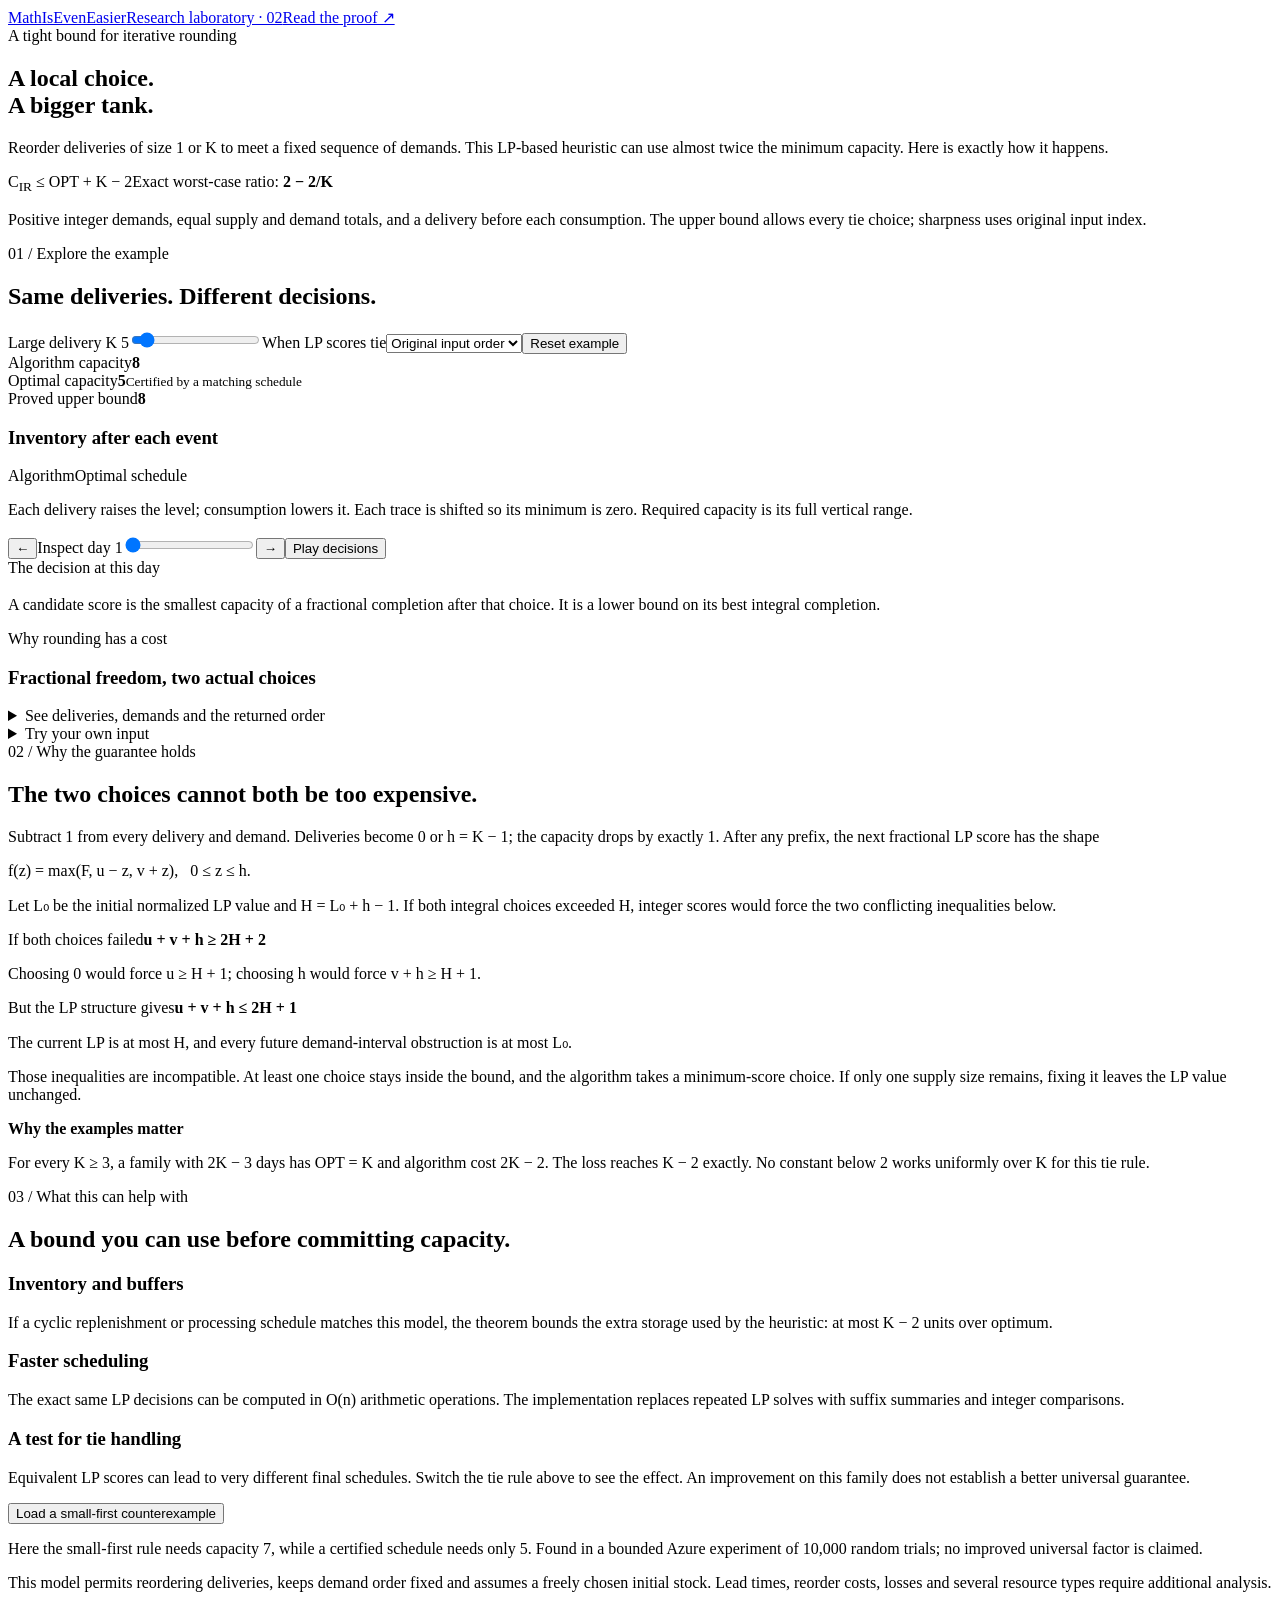
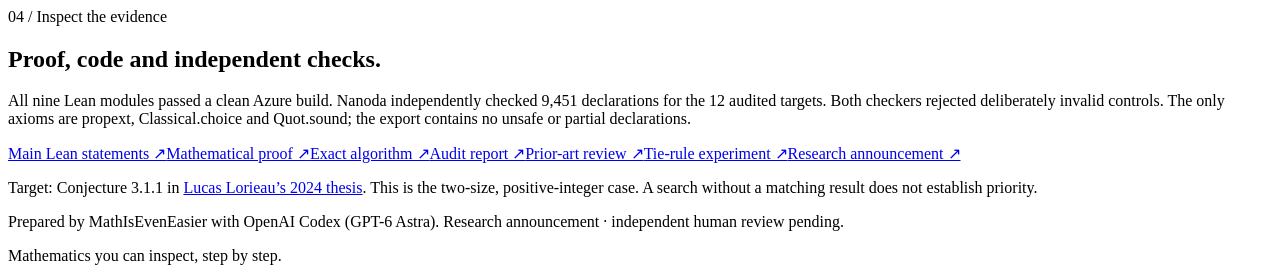
==== site/index.html @ 9ed7638d "Add the interactive Gasoline laboratory" ====
<!doctype html><html lang="en"><head><meta charset="utf-8"><meta name="viewport" content="width=device-width,initial-scale=1"><title>Two-size Gasoline · MathIsEvenEasier</title><link rel="stylesheet" href="style.css"></head>
<body><header><a class="brand" href="#">MathIsEvenEasier<span>Research laboratory · 02</span></a><a href="../research-notes.tex">Read the proof ↗</a></header>
<main><section class="intro"><div class="eyebrow">A tight bound for iterative rounding</div><h1>A local choice.<br>A bigger tank.</h1><p>Reorder deliveries of size 1 or K to meet a fixed sequence of demands. This LP-based heuristic can use almost twice the minimum capacity. Here is exactly how it happens.</p><div class="theorem">C<sub>IR</sub> ≤ OPT + K − 2<span>Exact worst-case ratio: <strong>2 − 2/K</strong></span></div><p class="scope">Positive integer demands, equal supply and demand totals, and a delivery before each consumption. The upper bound allows every tie choice; sharpness uses original input index.</p></section>
<section class="laboratory" aria-labelledby="labTitle"><div class="section-label">01 / Explore the example</div><h2 id="labTitle">Same deliveries. Different decisions.</h2><div class="controls"><label>Large delivery K <output id="kLabel">5</output><input id="k" type="range" min="3" max="30" value="5"></label><label>When LP scores tie<select id="policy"><option value="original">Original input order</option><option value="small">Small delivery first</option><option value="large">Large delivery first</option></select></label><button id="reset">Reset example</button></div>
<div class="metrics"><div><span>Algorithm capacity</span><strong id="capacity">8</strong><small id="costNote"></small></div><div><span id="optLabel">Optimal capacity</span><strong id="optimum">5</strong><small id="optNote">Certified by a matching schedule</small></div><div><span>Proved upper bound</span><strong id="bound">8</strong><small id="ratio"></small></div></div>
<div class="chart-heading"><h3>Inventory after each event</h3><div class="legend"><span class="orange">Algorithm</span><span class="teal" id="optimalLegend">Optimal schedule</span></div></div><p class="hint">Each delivery raises the level; consumption lowers it. Each trace is shifted so its minimum is zero. Required capacity is its full vertical range.</p><div id="traceChart" class="chart" aria-live="polite"></div>
<div class="step-controls"><button id="prev" aria-label="Previous day">←</button><label>Inspect day <output id="dayLabel">1</output><input id="day" type="range" min="1" max="7" value="1"></label><button id="next" aria-label="Next day">→</button><button id="play">Play decisions</button></div>
<div class="decision-grid"><article><div class="eyebrow">The decision at this day</div><h3 id="decisionTitle"></h3><p id="decisionText"></p><div id="choices"></div><p class="hint">A candidate score is the smallest capacity of a fractional completion after that choice. It is a lower bound on its best integral completion.</p></article><article><div class="eyebrow">Why rounding has a cost</div><h3>Fractional freedom, two actual choices</h3><div id="scoreChart" class="chart"></div><p id="roundingText"></p></article></div>
<details><summary>See deliveries, demands and the returned order</summary><dl><dt>Input deliveries X</dt><dd id="xList"></dd><dt>Fixed demands Y</dt><dd id="yList"></dd><dt>Returned deliveries</dt><dd id="qList"></dd></dl></details>
<details class="custom"><summary>Try your own input</summary><p>Use positive integers separated by commas or spaces. Deliveries must be 1 or K, with equal list lengths and equal totals. The laboratory accepts up to 200 entries.</p><label>Deliveries X<textarea id="customX" rows="2">5, 1, 5, 1, 5, 1, 5</textarea></label><label>Demands Y<textarea id="customY" rows="2">2, 3, 3, 2, 4, 5, 4</textarea></label><button id="customApply">Evaluate input</button><p id="error" role="alert"></p><p class="hint">For custom input we show a certified lower bound, not a claimed optimum. Browser arithmetic is exact for the permitted integer range; the general theorem is checked separately in Lean.</p></details>
</section>
<section class="proof"><div class="section-label">02 / Why the guarantee holds</div><h2>The two choices cannot both be too expensive.</h2><p>Subtract 1 from every delivery and demand. Deliveries become 0 or h = K − 1; the capacity drops by exactly 1. After any prefix, the next fractional LP score has the shape</p><div class="formula">f(z) = max(F, u − z, v + z), &nbsp; 0 ≤ z ≤ h.</div><p>Let L₀ be the initial normalized LP value and H = L₀ + h − 1. If both integral choices exceeded H, integer scores would force the two conflicting inequalities below.</p><div class="proof-grid"><div><span>If both choices failed</span><strong>u + v + h ≥ 2H + 2</strong><p>Choosing 0 would force u ≥ H + 1; choosing h would force v + h ≥ H + 1.</p></div><div><span>But the LP structure gives</span><strong>u + v + h ≤ 2H + 1</strong><p>The current LP is at most H, and every future demand-interval obstruction is at most L₀.</p></div></div><p>Those inequalities are incompatible. At least one choice stays inside the bound, and the algorithm takes a minimum-score choice. If only one supply size remains, fixing it leaves the LP value unchanged.</p><div class="callout"><strong>Why the examples matter</strong><p>For every K ≥ 3, a family with 2K − 3 days has OPT = K and algorithm cost 2K − 2. The loss reaches K − 2 exactly. No constant below 2 works uniformly over K for this tie rule.</p></div></section>
<section><div class="section-label">03 / What this can help with</div><h2>A bound you can use before committing capacity.</h2><div class="uses"><article><h3>Inventory and buffers</h3><p>If a cyclic replenishment or processing schedule matches this model, the theorem bounds the extra storage used by the heuristic: at most K − 2 units over optimum.</p></article><article><h3>Faster scheduling</h3><p>The exact same LP decisions can be computed in O(n) arithmetic operations. The implementation replaces repeated LP solves with suffix summaries and integer comparisons.</p></article><article><h3>A test for tie handling</h3><p>Equivalent LP scores can lead to very different final schedules. Switch the tie rule above to see the effect. An improvement on this family does not establish a better universal guarantee.</p><button id="smallFailure">Load a small-first counterexample</button><p>Here the small-first rule needs capacity 7, while a certified schedule needs only 5. Found in a bounded Azure experiment of 10,000 random trials; no improved universal factor is claimed.</p></article></div><p class="scope">This model permits reordering deliveries, keeps demand order fixed and assumes a freely chosen initial stock. Lead times, reorder costs, losses and several resource types require additional analysis.</p></section>
<section><div class="section-label">04 / Inspect the evidence</div><h2>Proof, code and independent checks.</h2><p id="auditStatus">All nine Lean modules passed a clean Azure build. Nanoda independently checked 9,451 declarations for the 12 audited targets. Both checkers rejected deliberately invalid controls. The only axioms are propext, Classical.choice and Quot.sound; the export contains no unsafe or partial declarations.</p><div class="links"><a href="../formal/Result.lean">Main Lean statements ↗</a><a href="../research-notes.tex">Mathematical proof ↗</a><a href="../scripts/fast_algorithm.py">Exact algorithm ↗</a><a href="../evidence/formal-audit.json">Audit report ↗</a><a href="../prior-art.json">Prior-art review ↗</a><a href="../evidence/tie-experiment.json">Tie-rule experiment ↗</a><a href="../submission.html">Research announcement ↗</a></div><p>Target: Conjecture 3.1.1 in <a href="https://perso.limos.fr/~lulorieau/docs/thesis/Master_Thesis.pdf#page=27">Lucas Lorieau’s 2024 thesis</a>. This is the two-size, positive-integer case. A search without a matching result does not establish priority.</p><p class="scope">Prepared by MathIsEvenEasier with OpenAI Codex (GPT-6 Astra). Research announcement · independent human review pending.</p></section></main><footer>Mathematics you can inspect, step by step.</footer><script src="lab.js"></script><script src="ui.js"></script></body></html>
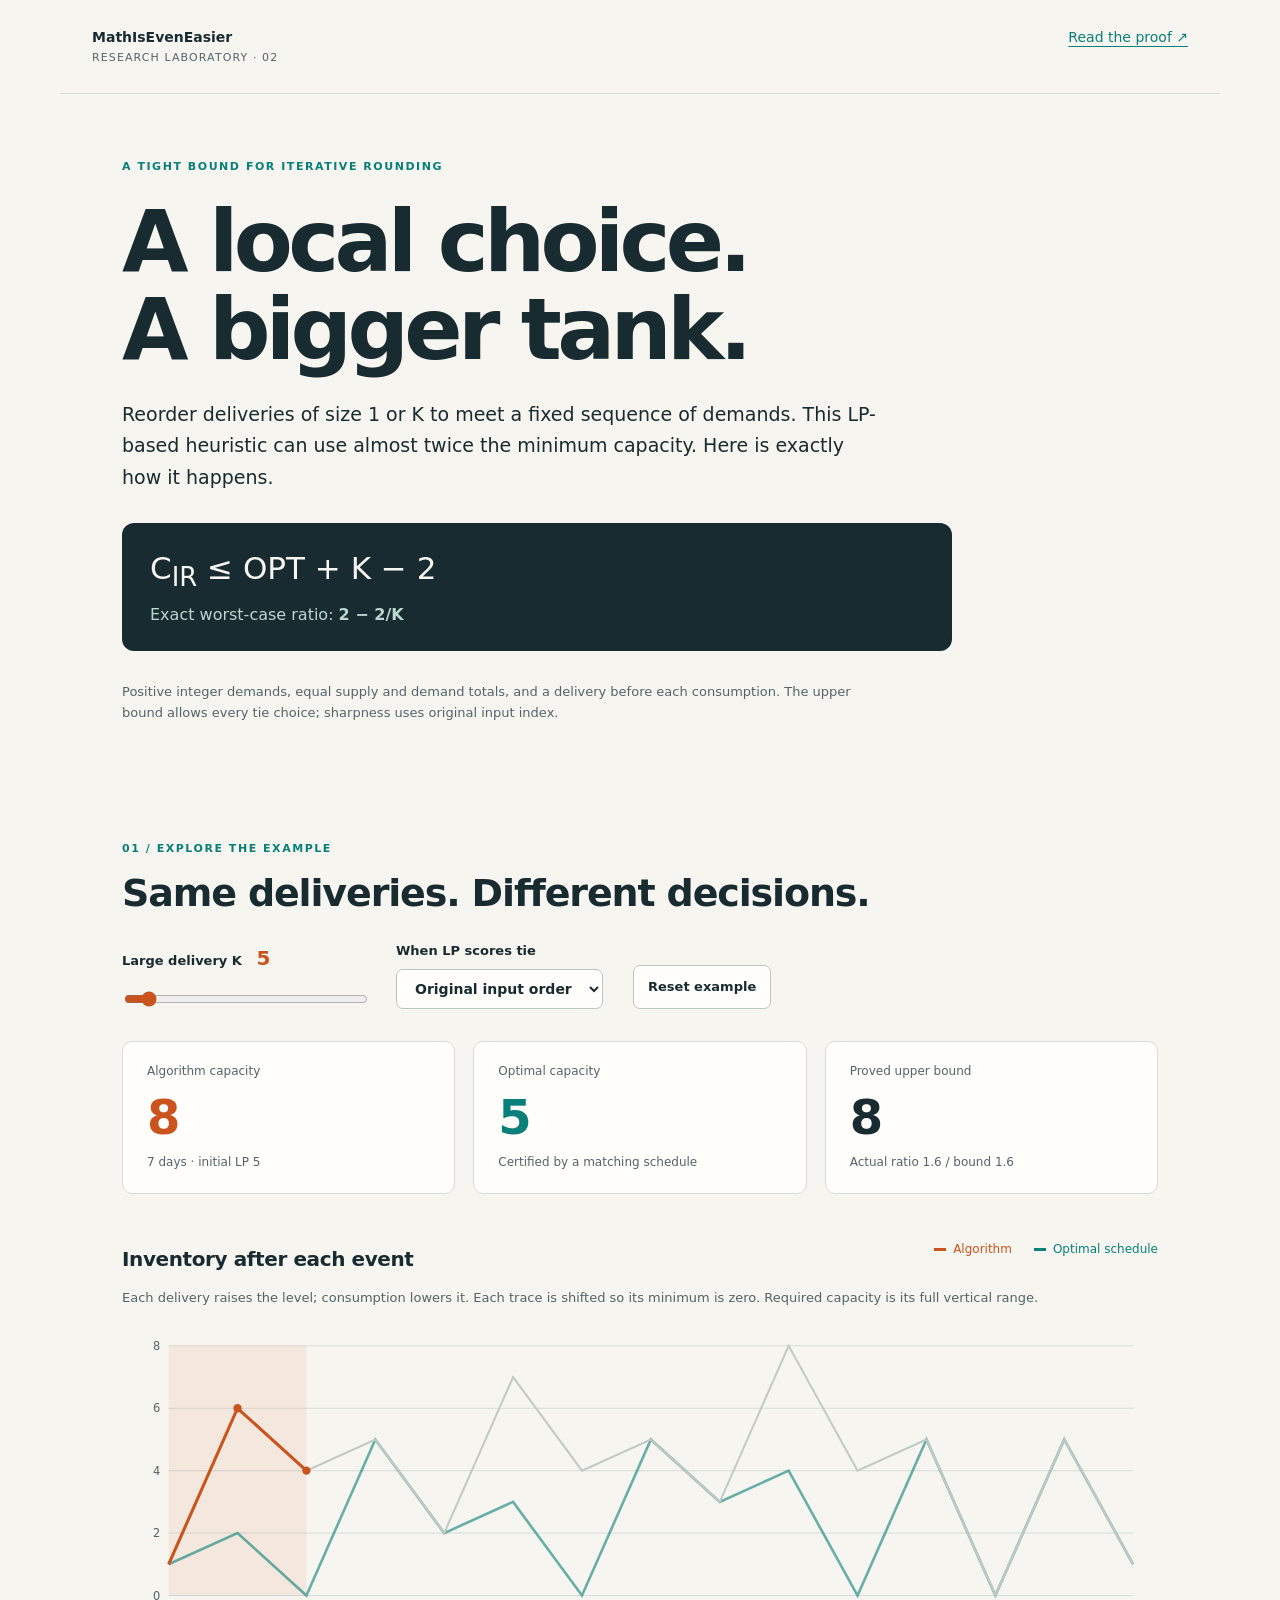
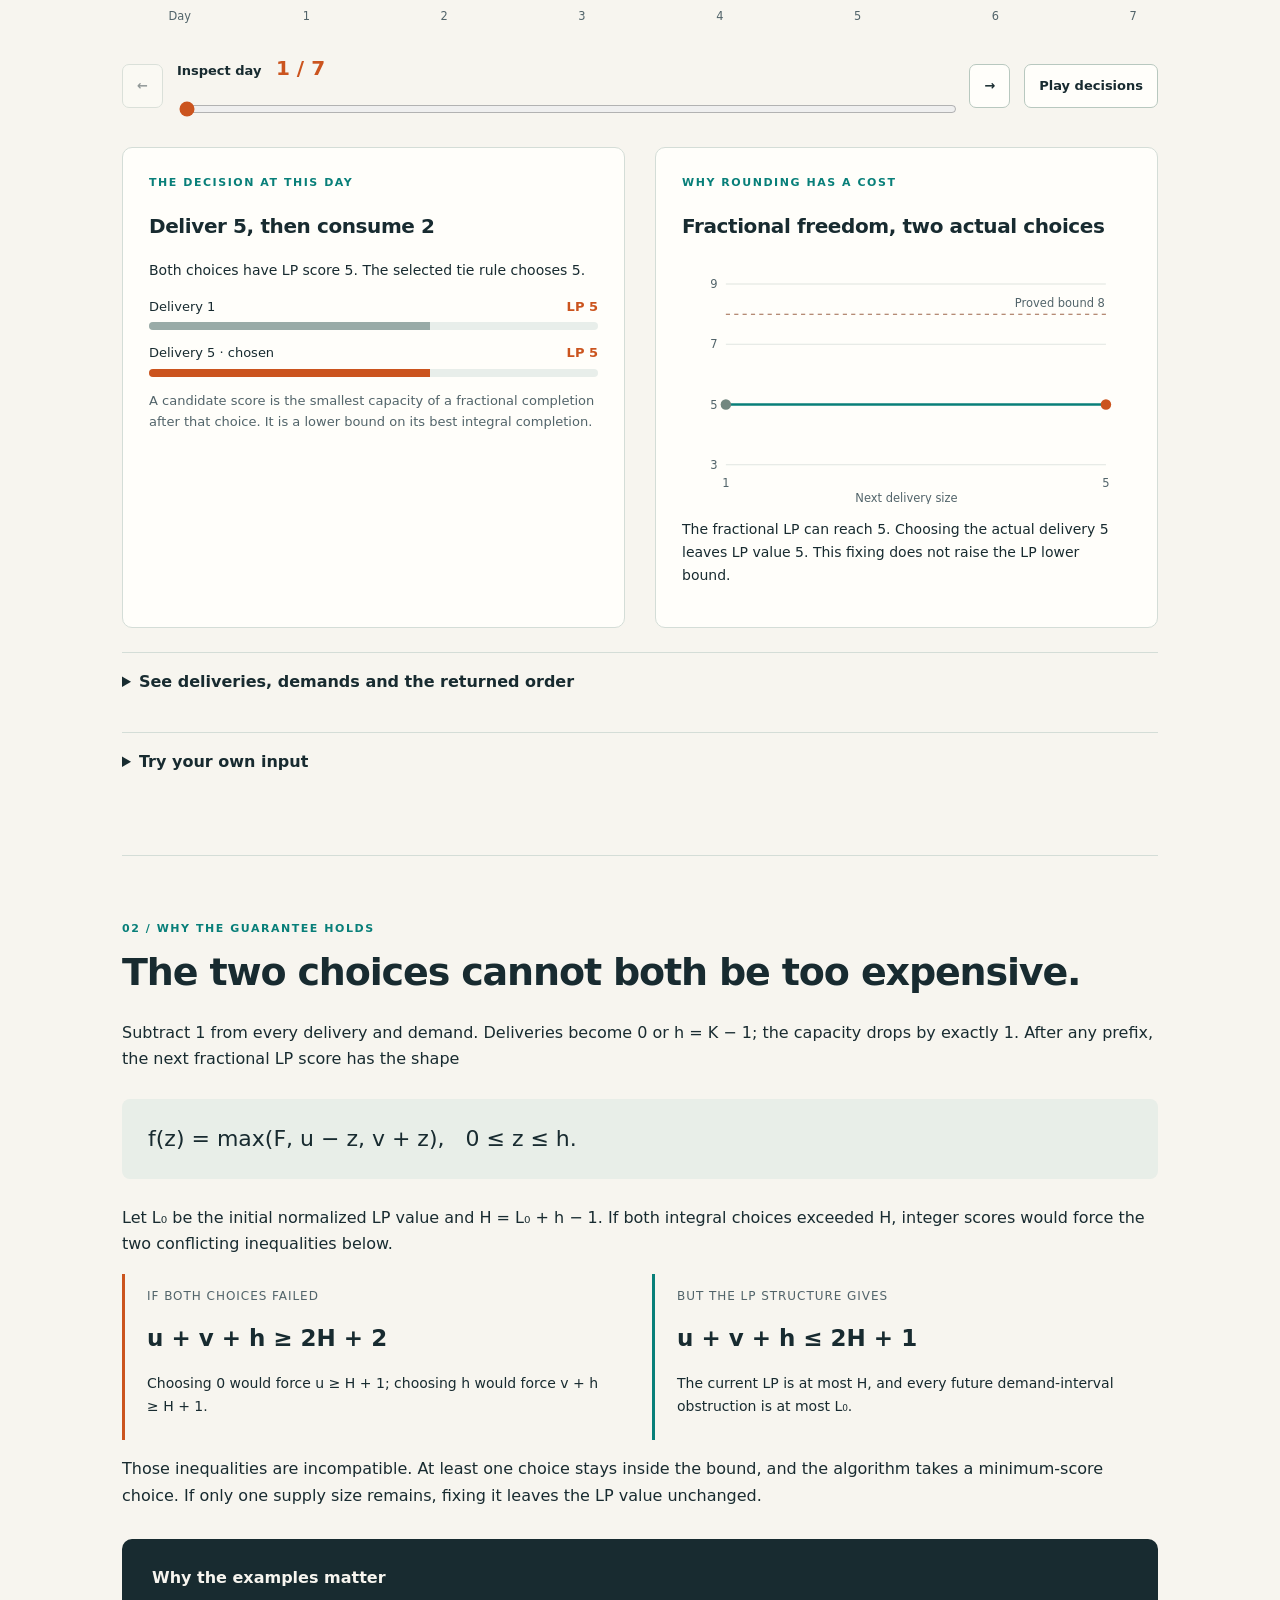
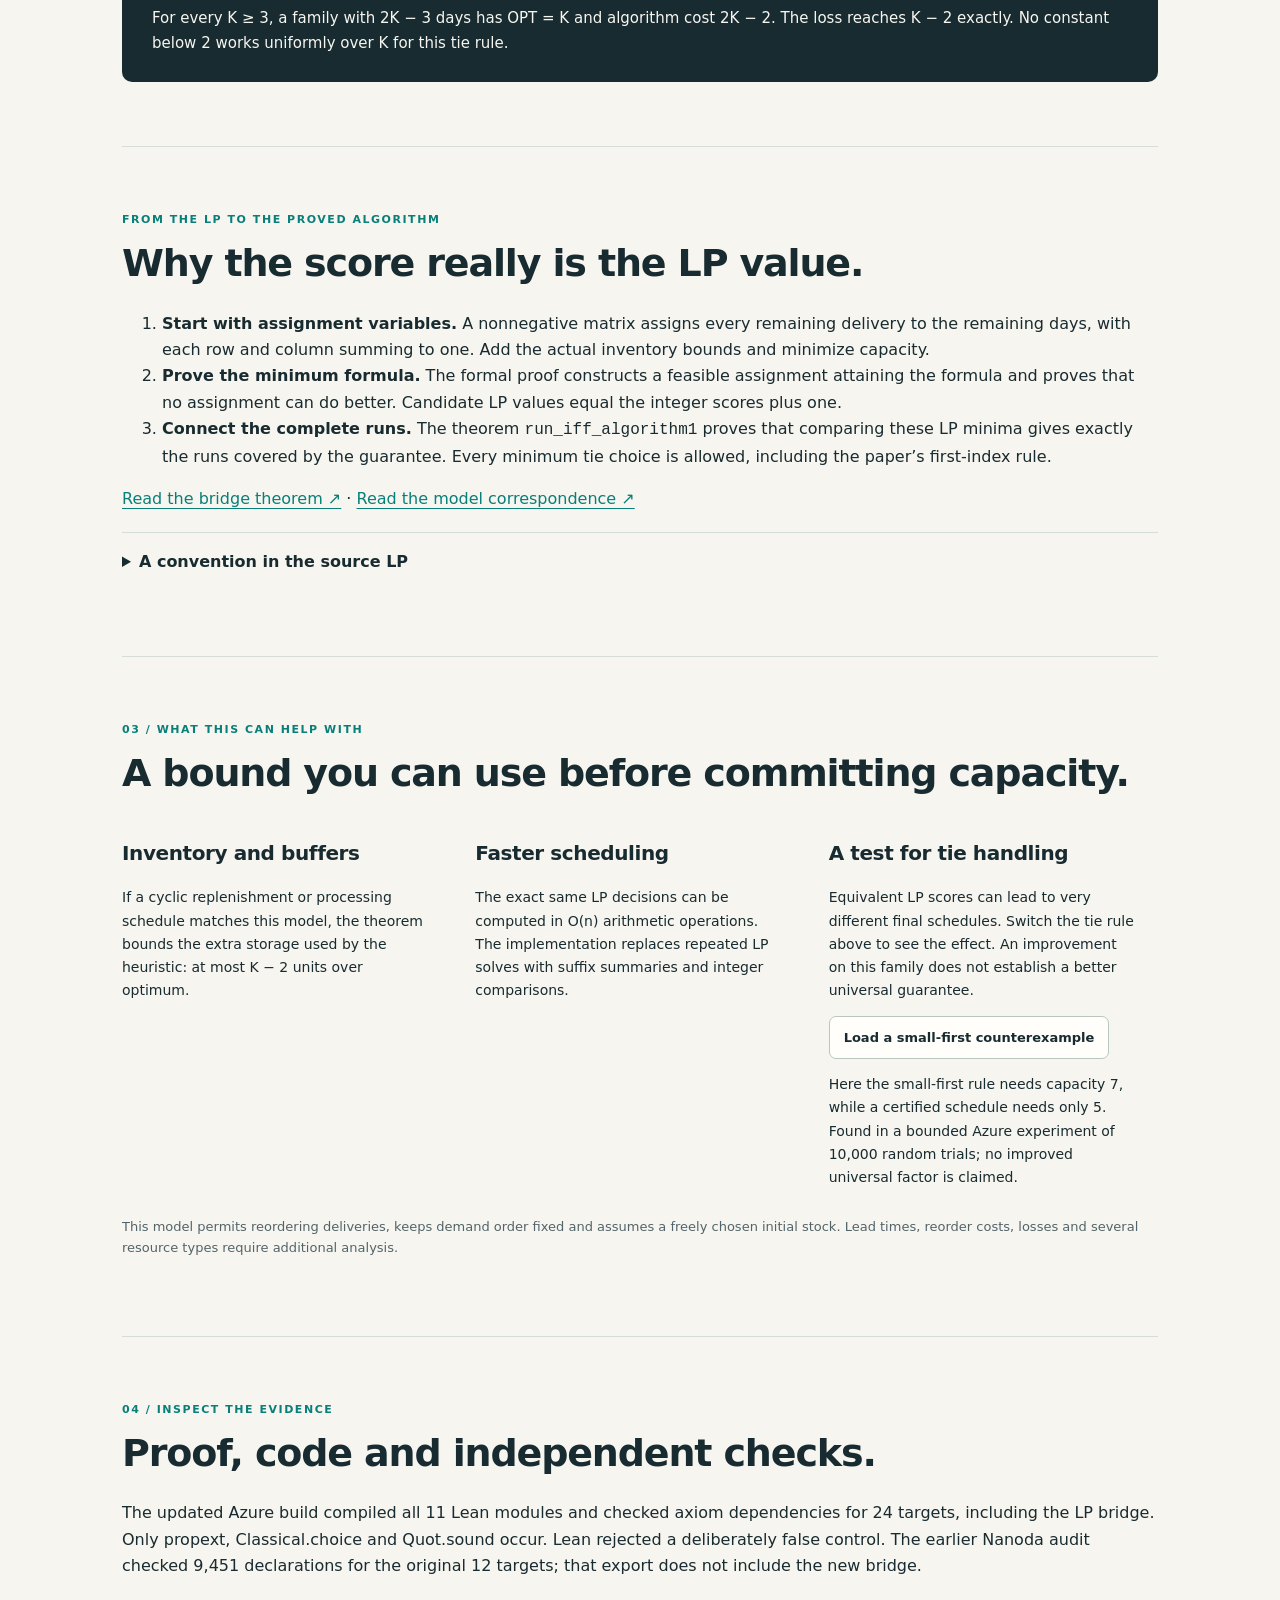
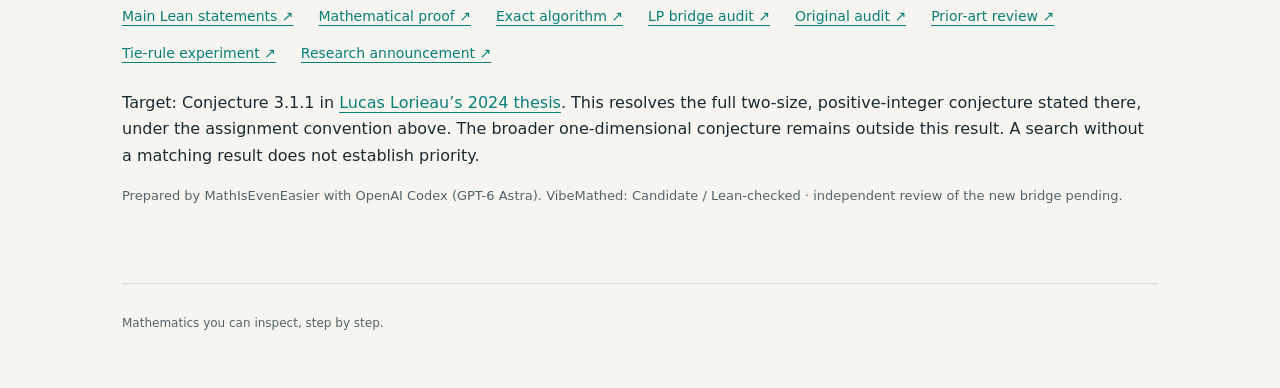
==== commit 092c5be1: "Explain the LP bridge in three steps" ====
--- a/site/index.html
+++ b/site/index.html
@@ -10,5 +10,6 @@
 <details class="custom"><summary>Try your own input</summary><p>Use positive integers separated by commas or spaces. Deliveries must be 1 or K, with equal list lengths and equal totals. The laboratory accepts up to 200 entries.</p><label>Deliveries X<textarea id="customX" rows="2">5, 1, 5, 1, 5, 1, 5</textarea></label><label>Demands Y<textarea id="customY" rows="2">2, 3, 3, 2, 4, 5, 4</textarea></label><button id="customApply">Evaluate input</button><p id="error" role="alert"></p><p class="hint">For custom input we show a certified lower bound, not a claimed optimum. Browser arithmetic is exact for the permitted integer range; the general theorem is checked separately in Lean.</p></details>
 </section>
 <section class="proof"><div class="section-label">02 / Why the guarantee holds</div><h2>The two choices cannot both be too expensive.</h2><p>Subtract 1 from every delivery and demand. Deliveries become 0 or h = K − 1; the capacity drops by exactly 1. After any prefix, the next fractional LP score has the shape</p><div class="formula">f(z) = max(F, u − z, v + z), &nbsp; 0 ≤ z ≤ h.</div><p>Let L₀ be the initial normalized LP value and H = L₀ + h − 1. If both integral choices exceeded H, integer scores would force the two conflicting inequalities below.</p><div class="proof-grid"><div><span>If both choices failed</span><strong>u + v + h ≥ 2H + 2</strong><p>Choosing 0 would force u ≥ H + 1; choosing h would force v + h ≥ H + 1.</p></div><div><span>But the LP structure gives</span><strong>u + v + h ≤ 2H + 1</strong><p>The current LP is at most H, and every future demand-interval obstruction is at most L₀.</p></div></div><p>Those inequalities are incompatible. At least one choice stays inside the bound, and the algorithm takes a minimum-score choice. If only one supply size remains, fixing it leaves the LP value unchanged.</p><div class="callout"><strong>Why the examples matter</strong><p>For every K ≥ 3, a family with 2K − 3 days has OPT = K and algorithm cost 2K − 2. The loss reaches K − 2 exactly. No constant below 2 works uniformly over K for this tie rule.</p></div></section>
+<section class="proof" id="lp-bridge"><div class="section-label">From the LP to the proved algorithm</div><h2>Why the score really is the LP value.</h2><ol><li><strong>Start with assignment variables.</strong> A nonnegative matrix assigns every remaining delivery to the remaining days, with each row and column summing to one. Add the actual inventory bounds and minimize capacity.</li><li><strong>Prove the minimum formula.</strong> The formal proof constructs a feasible assignment attaining the formula and proves that no assignment can do better. Candidate LP values equal the integer scores plus one.</li><li><strong>Connect the complete runs.</strong> The theorem <code>run_iff_algorithm1</code> proves that comparing these LP minima gives exactly the runs covered by the guarantee. Every minimum tie choice is allowed, including the paper’s first-index rule.</li></ol><p><a href="../formal/Algorithm1.lean">Read the bridge theorem ↗</a> · <a href="../algorithm-bridge.rst">Read the model correspondence ↗</a></p><details><summary>A convention in the source LP</summary><p>Figure 1.1 prints row and column sums ≤ 1, while the text before Proposition 3.1.2 describes doubly stochastic matrices. We use the standard assignment model, with sums equal to one and every delivery used. The bridge does not claim equivalence with the literal weaker inequalities in that figure.</p></details></section>
 <section><div class="section-label">03 / What this can help with</div><h2>A bound you can use before committing capacity.</h2><div class="uses"><article><h3>Inventory and buffers</h3><p>If a cyclic replenishment or processing schedule matches this model, the theorem bounds the extra storage used by the heuristic: at most K − 2 units over optimum.</p></article><article><h3>Faster scheduling</h3><p>The exact same LP decisions can be computed in O(n) arithmetic operations. The implementation replaces repeated LP solves with suffix summaries and integer comparisons.</p></article><article><h3>A test for tie handling</h3><p>Equivalent LP scores can lead to very different final schedules. Switch the tie rule above to see the effect. An improvement on this family does not establish a better universal guarantee.</p><button id="smallFailure">Load a small-first counterexample</button><p>Here the small-first rule needs capacity 7, while a certified schedule needs only 5. Found in a bounded Azure experiment of 10,000 random trials; no improved universal factor is claimed.</p></article></div><p class="scope">This model permits reordering deliveries, keeps demand order fixed and assumes a freely chosen initial stock. Lead times, reorder costs, losses and several resource types require additional analysis.</p></section>
-<section><div class="section-label">04 / Inspect the evidence</div><h2>Proof, code and independent checks.</h2><p id="auditStatus">All nine Lean modules passed a clean Azure build. Nanoda independently checked 9,451 declarations for the 12 audited targets. Both checkers rejected deliberately invalid controls. The only axioms are propext, Classical.choice and Quot.sound; the export contains no unsafe or partial declarations.</p><div class="links"><a href="../formal/Result.lean">Main Lean statements ↗</a><a href="../research-notes.tex">Mathematical proof ↗</a><a href="../scripts/fast_algorithm.py">Exact algorithm ↗</a><a href="../evidence/formal-audit.json">Audit report ↗</a><a href="../prior-art.json">Prior-art review ↗</a><a href="../evidence/tie-experiment.json">Tie-rule experiment ↗</a><a href="../submission.html">Research announcement ↗</a></div><p>Target: Conjecture 3.1.1 in <a href="https://perso.limos.fr/~lulorieau/docs/thesis/Master_Thesis.pdf#page=27">Lucas Lorieau’s 2024 thesis</a>. This is the two-size, positive-integer case. A search without a matching result does not establish priority.</p><p class="scope">Prepared by MathIsEvenEasier with OpenAI Codex (GPT-6 Astra). Research announcement · independent human review pending.</p></section></main><footer>Mathematics you can inspect, step by step.</footer><script src="lab.js"></script><script src="ui.js"></script></body></html>
+<section><div class="section-label">04 / Inspect the evidence</div><h2>Proof, code and independent checks.</h2><p id="auditStatus">The updated Azure build compiled all 11 Lean modules and checked axiom dependencies for 24 targets, including the LP bridge. Only propext, Classical.choice and Quot.sound occur. Lean rejected a deliberately false control. The earlier Nanoda audit checked 9,451 declarations for the original 12 targets; that export does not include the new bridge.</p><div class="links"><a href="../formal/Result.lean">Main Lean statements ↗</a><a href="../research-notes.tex">Mathematical proof ↗</a><a href="../scripts/fast_algorithm.py">Exact algorithm ↗</a><a href="../evidence/algorithm-bridge-audit.json">LP bridge audit ↗</a><a href="../evidence/formal-audit.json">Original audit ↗</a><a href="../prior-art.json">Prior-art review ↗</a><a href="../evidence/tie-experiment.json">Tie-rule experiment ↗</a><a href="../submission.html">Research announcement ↗</a></div><p>Target: Conjecture 3.1.1 in <a href="https://perso.limos.fr/~lulorieau/docs/thesis/Master_Thesis.pdf#page=27">Lucas Lorieau’s 2024 thesis</a>. This resolves the full two-size, positive-integer conjecture stated there, under the assignment convention above. The broader one-dimensional conjecture remains outside this result. A search without a matching result does not establish priority.</p><p class="scope">Prepared by MathIsEvenEasier with OpenAI Codex (GPT-6 Astra). VibeMathed: Candidate / Lean-checked · independent review of the new bridge pending.</p></section></main><footer>Mathematics you can inspect, step by step.</footer><script src="lab.js"></script><script src="ui.js"></script></body></html>
--- a/site/style.css
+++ b/site/style.css
@@ -0,0 +1 @@
+:root{--paper:#f7f5ef;--ink:#182b30;--muted:#52646a;--line:#d4ddd7;--teal:#087f79;--orange:#cb541e;--card:#fffefa}*{box-sizing:border-box}body{margin:0;background:var(--paper);color:var(--ink);font:16px/1.65 system-ui,-apple-system,BlinkMacSystemFont,"Segoe UI",sans-serif}header{max-width:1160px;margin:auto;padding:26px 32px;display:flex;justify-content:space-between;gap:24px;border-bottom:1px solid var(--line)}a{color:var(--teal);text-underline-offset:4px}header a{font-size:14px}.brand{text-decoration:none;color:var(--ink);font-weight:750}.brand span{display:block;font-weight:400;color:var(--muted);font-size:11px;letter-spacing:.1em;text-transform:uppercase}main{max-width:1100px;margin:auto;padding:0 32px}section{padding:64px 0;border-bottom:1px solid var(--line)}.intro{max-width:830px;border:0;padding-bottom:40px}.eyebrow,.section-label{font-size:11px;letter-spacing:.14em;text-transform:uppercase;font-weight:750;color:var(--teal)}h1{font-size:clamp(46px,7.5vw,86px);line-height:1.02;letter-spacing:-.055em;margin:22px 0 25px;font-weight:650}h2{font-size:clamp(25px,3.7vw,38px);line-height:1.2;letter-spacing:-.03em;margin:12px 0 24px;font-weight:650}h3{font-size:20px;line-height:1.3;letter-spacing:-.02em}.intro>p{font-size:19px;max-width:760px}.theorem{font-size:31px;line-height:1.4;margin:30px 0;padding:24px 28px;background:var(--ink);color:var(--paper);border-radius:12px}.theorem span{display:block;font-size:16px;color:#bbd8cf;margin-top:9px}.scope,.hint{color:var(--muted);font-size:13px!important;line-height:1.65}.controls{display:flex;gap:30px;align-items:end;flex-wrap:wrap}label{display:block;font-size:13px;font-weight:650}label output{font-size:20px;margin-left:10px;color:var(--orange)}input[type=range]{display:block;accent-color:var(--orange);min-width:240px;width:100%;margin-top:16px;cursor:pointer}select,button,textarea{font:inherit;color:var(--ink);background:var(--card);border:1px solid #b8c8bf;border-radius:7px;padding:10px 14px}select{display:block;font-size:14px;margin-top:7px}button{cursor:pointer;font-size:13px;font-weight:650}button:hover{background:#e7eee7}button:focus-visible,select:focus-visible,input:focus-visible,summary:focus-visible{outline:3px solid #0e9c97;outline-offset:3px}button:disabled{opacity:.45;cursor:default}.metrics{display:grid;grid-template-columns:repeat(3,1fr);gap:18px;margin:32px 0}.metrics>div{background:var(--card);padding:20px 24px;border:1px solid var(--line);border-radius:10px}.metrics span,.metrics small{display:block;font-size:12px;color:var(--muted)}.metrics strong{font-size:48px;line-height:1.5;letter-spacing:-.06em;font-weight:600}.metrics>div:first-child strong{color:var(--orange)}.metrics>div:nth-child(2) strong{color:var(--teal)}.chart-heading{display:flex;align-items:center;justify-content:space-between;gap:20px}.chart-heading h3{margin-bottom:2px}.legend{font-size:12px;display:flex;gap:22px}.legend span:before{content:"";display:inline-block;width:12px;height:3px;background:currentColor;margin-right:7px;vertical-align:middle}.orange{color:var(--orange)}.teal{color:var(--teal)}.chart{width:100%;overflow:hidden}.chart svg{display:block;width:100%;height:auto;max-height:340px}svg text{font:11px system-ui;fill:var(--muted)}.step-controls{display:flex;align-items:center;gap:14px;margin:20px 0 28px}.step-controls label{flex:1}.step-controls input{min-width:0}.step-controls button{white-space:nowrap}.decision-grid{display:grid;grid-template-columns:1fr 1fr;gap:30px;margin:24px 0}.decision-grid article{padding:26px;border:1px solid var(--line);border-radius:10px;background:var(--card)}.decision-grid p{font-size:14px}.choice{margin:12px 0}.choice>div{display:flex;justify-content:space-between;font-size:13px}.choice .bar{height:8px;background:#e8eeea;border-radius:6px;margin-top:5px;overflow:hidden}.choice .bar i{display:block;height:100%;background:#99aba7}.choice.selected .bar i{background:var(--orange)}.choice strong{color:var(--orange)}details{margin-top:20px;border-top:1px solid var(--line);padding:16px 0}summary{cursor:pointer;font-weight:650}dl{font-size:13px;display:grid;grid-template-columns:160px 1fr;gap:10px}dt{color:var(--muted)}dd{margin:0;word-break:break-word;font-family:ui-monospace,monospace}.custom textarea{width:100%;display:block;margin:6px 0 16px;font-size:13px}.custom p{font-size:14px}.custom #error{color:#b33827}.formula{padding:22px 26px;background:#e8eee8;font-size:22px;border-radius:8px;margin:26px 0}.proof-grid,.uses{display:grid;grid-template-columns:1fr 1fr;gap:24px}.proof-grid>div{border-left:3px solid var(--teal);padding:8px 22px}.proof-grid>div:first-child{border-color:var(--orange)}.proof-grid span{font-size:12px;text-transform:uppercase;letter-spacing:.08em;color:var(--muted)}.proof-grid strong{display:block;font-size:23px;margin:12px 0}.proof-grid p,.uses p{font-size:14px}.callout{background:var(--ink);color:var(--paper);padding:26px 30px;border-radius:10px;margin-top:30px}.callout p{margin-bottom:0;font-size:15px}.uses{grid-template-columns:repeat(3,1fr)}.uses article{padding-right:20px}.links{display:flex;flex-wrap:wrap;gap:14px 25px;margin:25px 0;font-size:14px}footer{max-width:1100px;padding:30px 32px 55px;margin:auto;color:var(--muted);font-size:12px}@media(max-width:700px){header{padding:20px}main{padding:0 20px}section{padding:40px 0}.metrics{gap:8px}.metrics>div{padding:14px 12px}.metrics strong{font-size:35px}.metrics small{font-size:10px}.decision-grid,.proof-grid,.uses{grid-template-columns:1fr}.decision-grid article{padding:20px}.chart-heading{display:block}.step-controls{flex-wrap:wrap}.step-controls label{min-width:160px}.controls{gap:18px}.theorem{font-size:25px;padding:22px}.formula{font-size:17px}dl{grid-template-columns:1fr}dd{margin-bottom:8px}}@media(prefers-reduced-motion:reduce){*{scroll-behavior:auto!important}}
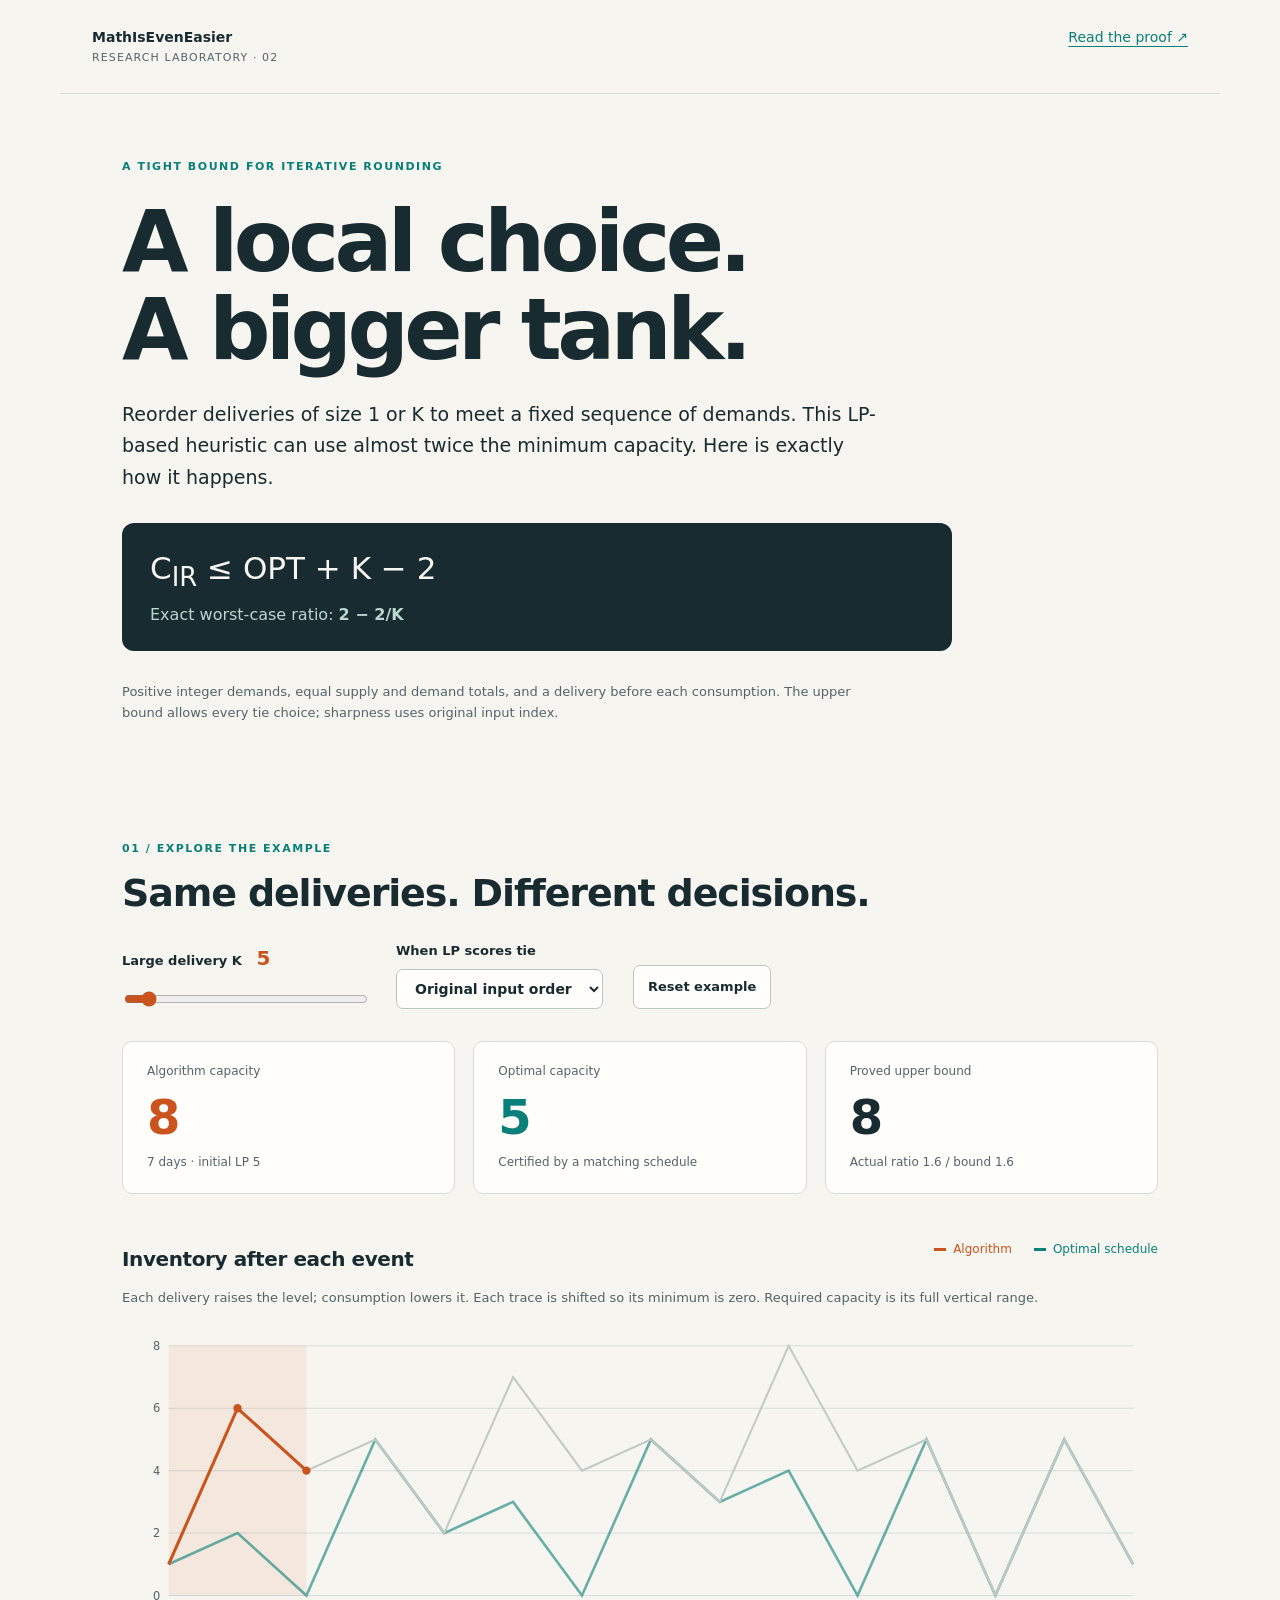
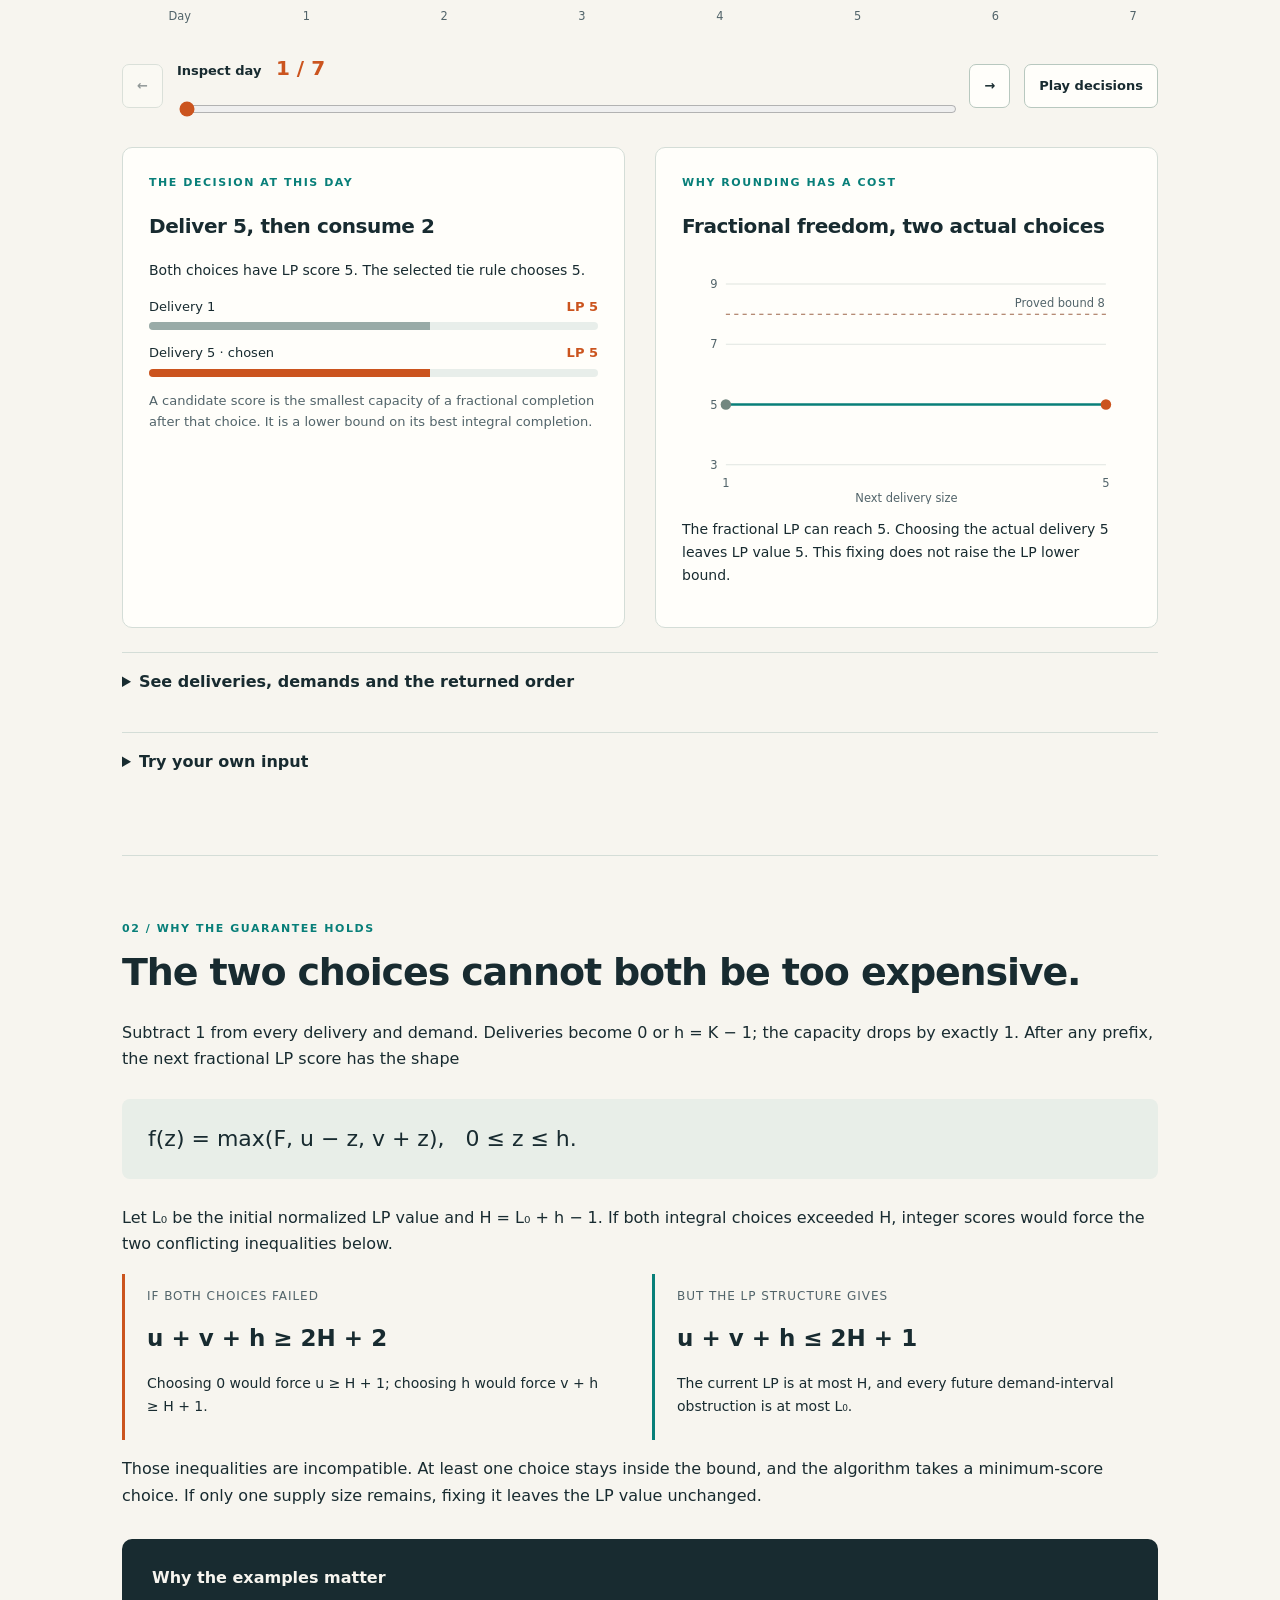
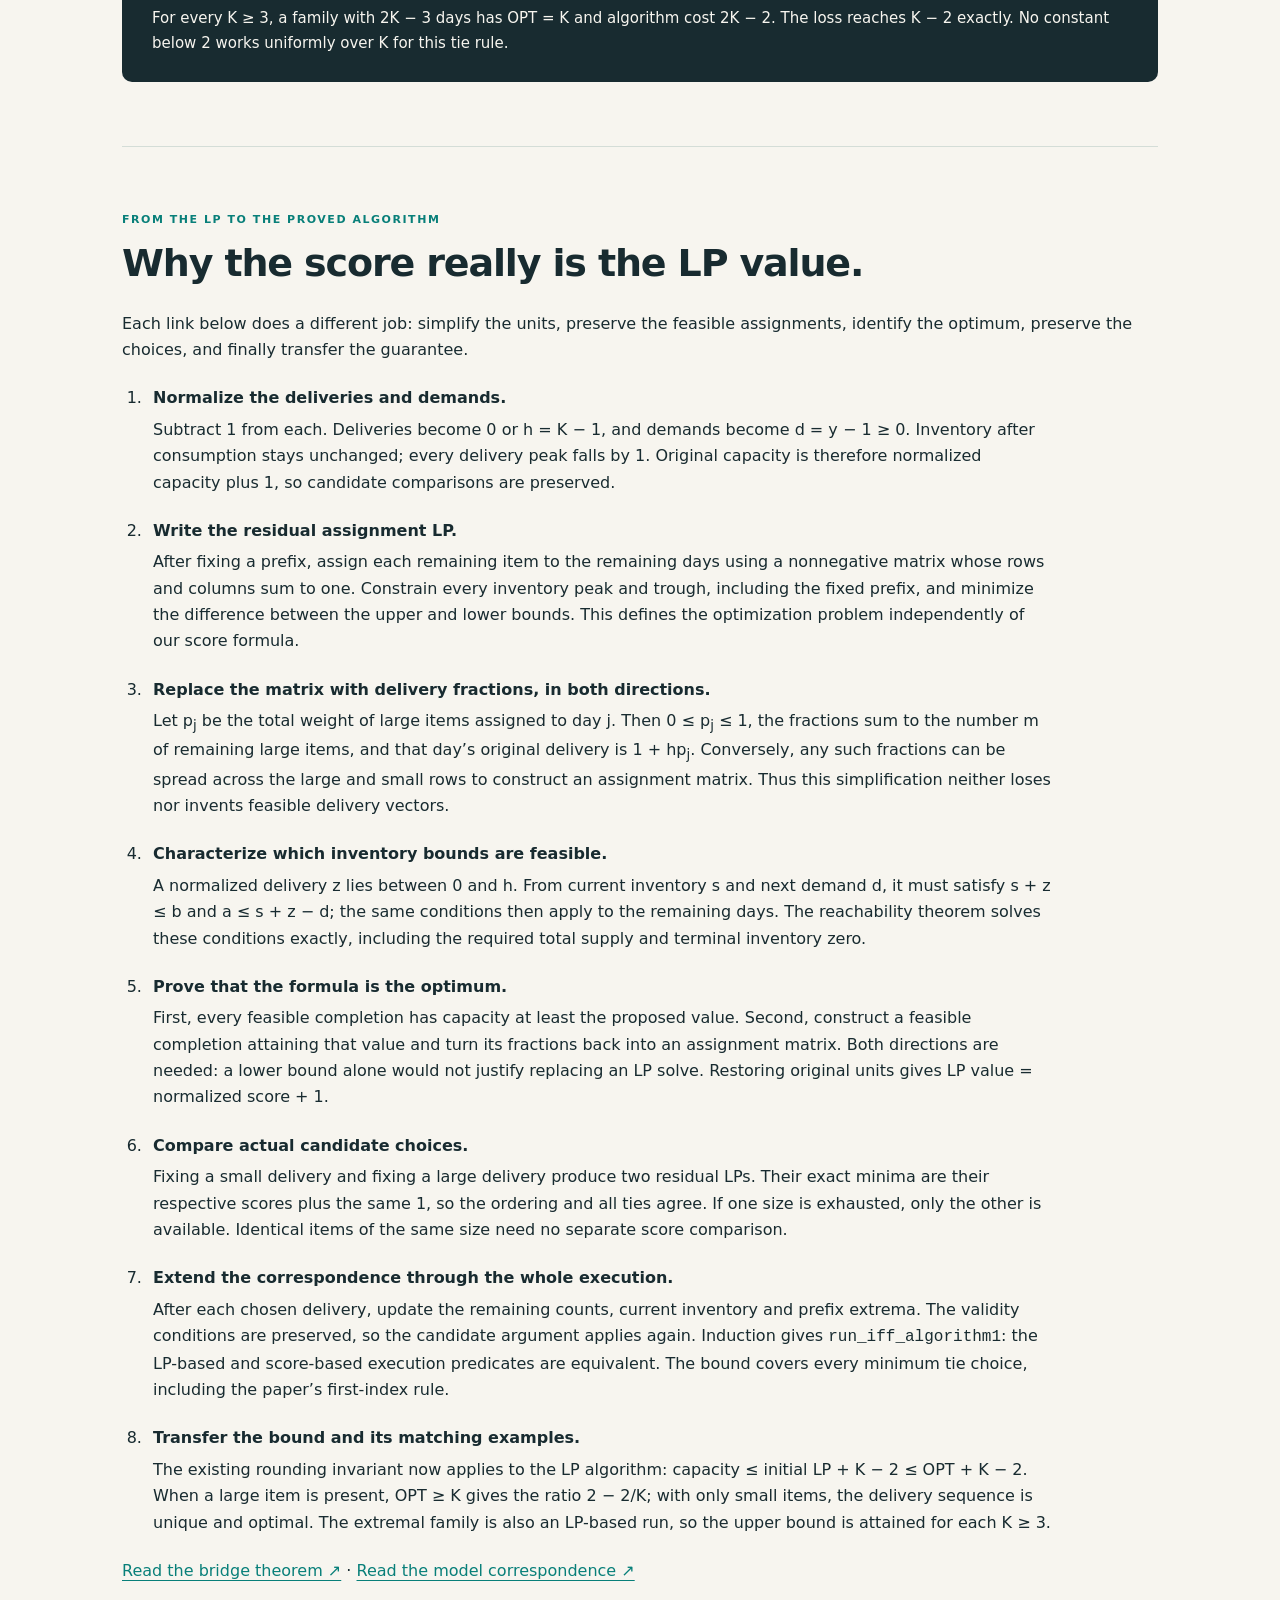
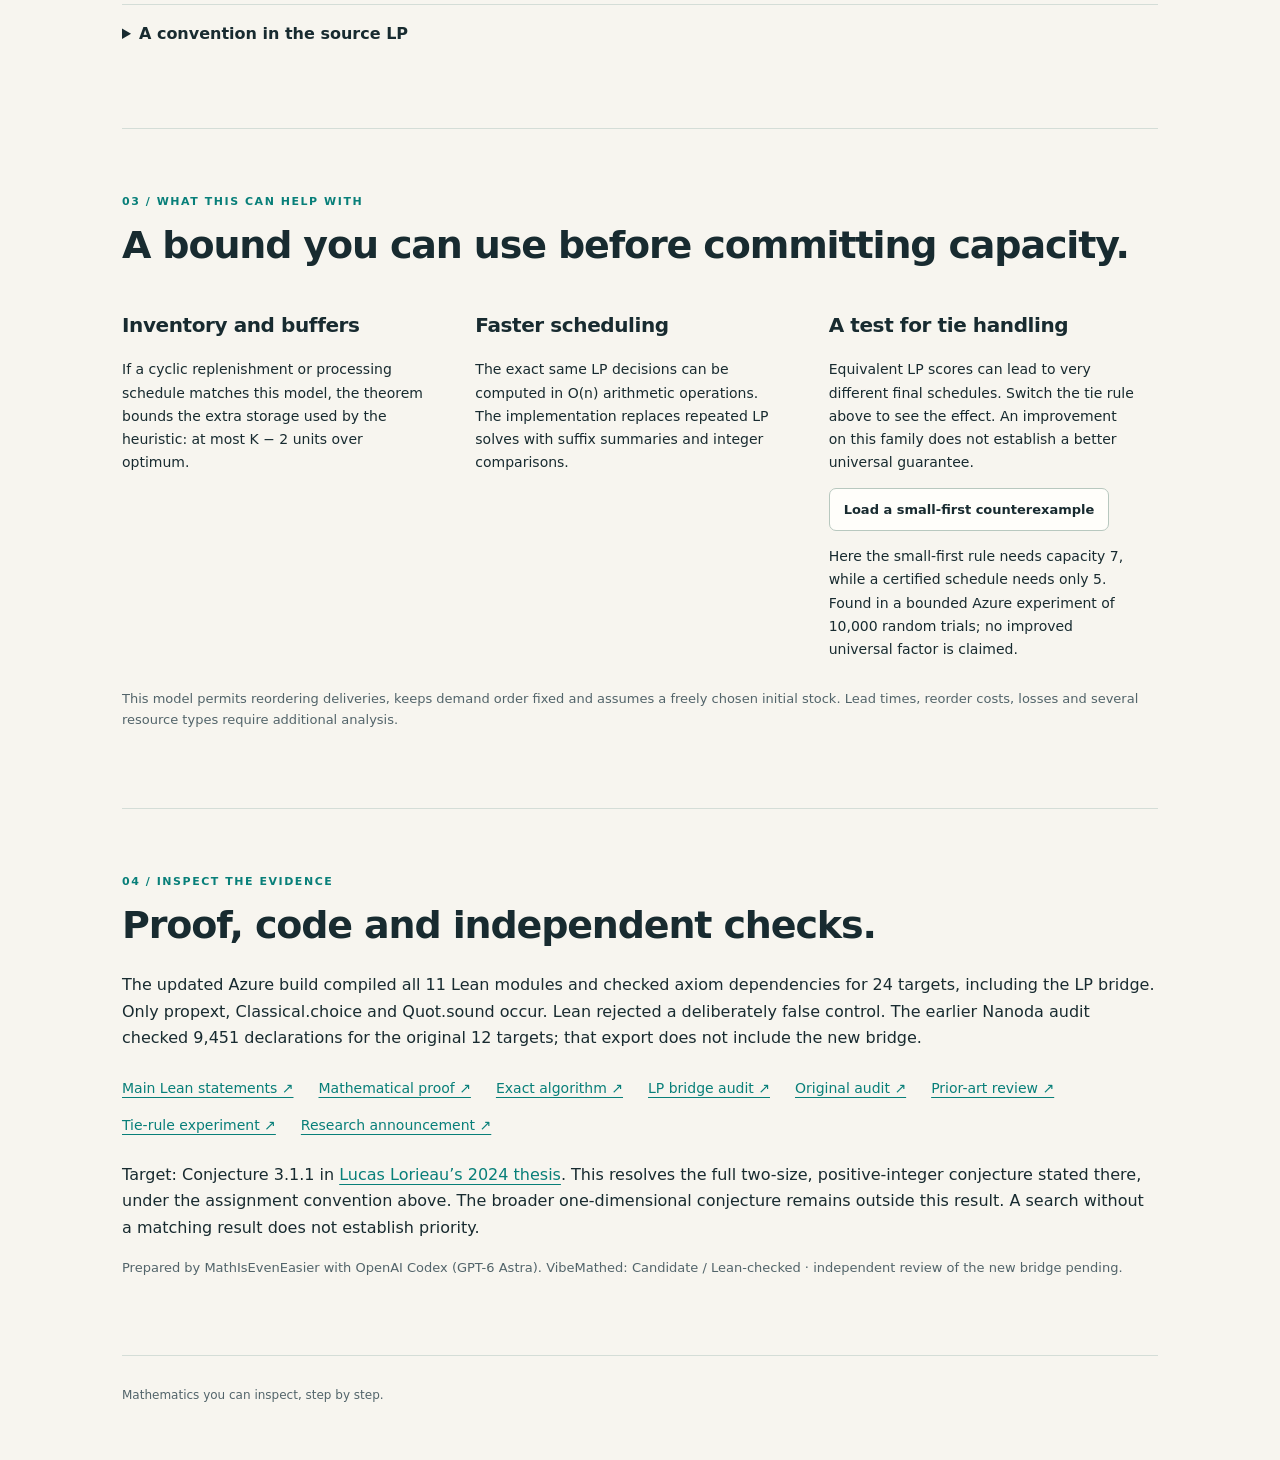
==== commit 07dbe71e: "Explain each dependency in the LP proof" ====
--- a/site/index.html
+++ b/site/index.html
@@ -10,6 +10,15 @@
 <details class="custom"><summary>Try your own input</summary><p>Use positive integers separated by commas or spaces. Deliveries must be 1 or K, with equal list lengths and equal totals. The laboratory accepts up to 200 entries.</p><label>Deliveries X<textarea id="customX" rows="2">5, 1, 5, 1, 5, 1, 5</textarea></label><label>Demands Y<textarea id="customY" rows="2">2, 3, 3, 2, 4, 5, 4</textarea></label><button id="customApply">Evaluate input</button><p id="error" role="alert"></p><p class="hint">For custom input we show a certified lower bound, not a claimed optimum. Browser arithmetic is exact for the permitted integer range; the general theorem is checked separately in Lean.</p></details>
 </section>
 <section class="proof"><div class="section-label">02 / Why the guarantee holds</div><h2>The two choices cannot both be too expensive.</h2><p>Subtract 1 from every delivery and demand. Deliveries become 0 or h = K − 1; the capacity drops by exactly 1. After any prefix, the next fractional LP score has the shape</p><div class="formula">f(z) = max(F, u − z, v + z), &nbsp; 0 ≤ z ≤ h.</div><p>Let L₀ be the initial normalized LP value and H = L₀ + h − 1. If both integral choices exceeded H, integer scores would force the two conflicting inequalities below.</p><div class="proof-grid"><div><span>If both choices failed</span><strong>u + v + h ≥ 2H + 2</strong><p>Choosing 0 would force u ≥ H + 1; choosing h would force v + h ≥ H + 1.</p></div><div><span>But the LP structure gives</span><strong>u + v + h ≤ 2H + 1</strong><p>The current LP is at most H, and every future demand-interval obstruction is at most L₀.</p></div></div><p>Those inequalities are incompatible. At least one choice stays inside the bound, and the algorithm takes a minimum-score choice. If only one supply size remains, fixing it leaves the LP value unchanged.</p><div class="callout"><strong>Why the examples matter</strong><p>For every K ≥ 3, a family with 2K − 3 days has OPT = K and algorithm cost 2K − 2. The loss reaches K − 2 exactly. No constant below 2 works uniformly over K for this tie rule.</p></div></section>
-<section class="proof" id="lp-bridge"><div class="section-label">From the LP to the proved algorithm</div><h2>Why the score really is the LP value.</h2><ol><li><strong>Start with assignment variables.</strong> A nonnegative matrix assigns every remaining delivery to the remaining days, with each row and column summing to one. Add the actual inventory bounds and minimize capacity.</li><li><strong>Prove the minimum formula.</strong> The formal proof constructs a feasible assignment attaining the formula and proves that no assignment can do better. Candidate LP values equal the integer scores plus one.</li><li><strong>Connect the complete runs.</strong> The theorem <code>run_iff_algorithm1</code> proves that comparing these LP minima gives exactly the runs covered by the guarantee. Every minimum tie choice is allowed, including the paper’s first-index rule.</li></ol><p><a href="../formal/Algorithm1.lean">Read the bridge theorem ↗</a> · <a href="../algorithm-bridge.rst">Read the model correspondence ↗</a></p><details><summary>A convention in the source LP</summary><p>Figure 1.1 prints row and column sums ≤ 1, while the text before Proposition 3.1.2 describes doubly stochastic matrices. We use the standard assignment model, with sums equal to one and every delivery used. The bridge does not claim equivalence with the literal weaker inequalities in that figure.</p></details></section>
+<section class="proof" id="lp-bridge"><div class="section-label">From the LP to the proved algorithm</div><h2>Why the score really is the LP value.</h2><p>Each link below does a different job: simplify the units, preserve the feasible assignments, identify the optimum, preserve the choices, and finally transfer the guarantee.</p><ol>
+<li><strong>Normalize the deliveries and demands.</strong> Subtract 1 from each. Deliveries become 0 or h = K − 1, and demands become d = y − 1 ≥ 0. Inventory after consumption stays unchanged; every delivery peak falls by 1. Original capacity is therefore normalized capacity plus 1, so candidate comparisons are preserved.</li>
+<li><strong>Write the residual assignment LP.</strong> After fixing a prefix, assign each remaining item to the remaining days using a nonnegative matrix whose rows and columns sum to one. Constrain every inventory peak and trough, including the fixed prefix, and minimize the difference between the upper and lower bounds. This defines the optimization problem independently of our score formula.</li>
+<li><strong>Replace the matrix with delivery fractions, in both directions.</strong> Let p<sub>j</sub> be the total weight of large items assigned to day j. Then 0 ≤ p<sub>j</sub> ≤ 1, the fractions sum to the number m of remaining large items, and that day’s original delivery is 1 + hp<sub>j</sub>. Conversely, any such fractions can be spread across the large and small rows to construct an assignment matrix. Thus this simplification neither loses nor invents feasible delivery vectors.</li>
+<li><strong>Characterize which inventory bounds are feasible.</strong> A normalized delivery z lies between 0 and h. From current inventory s and next demand d, it must satisfy s + z ≤ b and a ≤ s + z − d; the same conditions then apply to the remaining days. The reachability theorem solves these conditions exactly, including the required total supply and terminal inventory zero.</li>
+<li><strong>Prove that the formula is the optimum.</strong> First, every feasible completion has capacity at least the proposed value. Second, construct a feasible completion attaining that value and turn its fractions back into an assignment matrix. Both directions are needed: a lower bound alone would not justify replacing an LP solve. Restoring original units gives LP value = normalized score + 1.</li>
+<li><strong>Compare actual candidate choices.</strong> Fixing a small delivery and fixing a large delivery produce two residual LPs. Their exact minima are their respective scores plus the same 1, so the ordering and all ties agree. If one size is exhausted, only the other is available. Identical items of the same size need no separate score comparison.</li>
+<li><strong>Extend the correspondence through the whole execution.</strong> After each chosen delivery, update the remaining counts, current inventory and prefix extrema. The validity conditions are preserved, so the candidate argument applies again. Induction gives <code>run_iff_algorithm1</code>: the LP-based and score-based execution predicates are equivalent. The bound covers every minimum tie choice, including the paper’s first-index rule.</li>
+<li><strong>Transfer the bound and its matching examples.</strong> The existing rounding invariant now applies to the LP algorithm: capacity ≤ initial LP + K − 2 ≤ OPT + K − 2. When a large item is present, OPT ≥ K gives the ratio 2 − 2/K; with only small items, the delivery sequence is unique and optimal. The extremal family is also an LP-based run, so the upper bound is attained for each K ≥ 3.</li>
+</ol><p><a href="../formal/Algorithm1.lean">Read the bridge theorem ↗</a> · <a href="../algorithm-bridge.rst">Read the model correspondence ↗</a></p><details><summary>A convention in the source LP</summary><p>Figure 1.1 prints row and column sums ≤ 1, while the text before Proposition 3.1.2 describes doubly stochastic matrices. We use the standard assignment model, with sums equal to one and every delivery used. The bridge does not claim equivalence with the literal weaker inequalities in that figure.</p></details></section>
 <section><div class="section-label">03 / What this can help with</div><h2>A bound you can use before committing capacity.</h2><div class="uses"><article><h3>Inventory and buffers</h3><p>If a cyclic replenishment or processing schedule matches this model, the theorem bounds the extra storage used by the heuristic: at most K − 2 units over optimum.</p></article><article><h3>Faster scheduling</h3><p>The exact same LP decisions can be computed in O(n) arithmetic operations. The implementation replaces repeated LP solves with suffix summaries and integer comparisons.</p></article><article><h3>A test for tie handling</h3><p>Equivalent LP scores can lead to very different final schedules. Switch the tie rule above to see the effect. An improvement on this family does not establish a better universal guarantee.</p><button id="smallFailure">Load a small-first counterexample</button><p>Here the small-first rule needs capacity 7, while a certified schedule needs only 5. Found in a bounded Azure experiment of 10,000 random trials; no improved universal factor is claimed.</p></article></div><p class="scope">This model permits reordering deliveries, keeps demand order fixed and assumes a freely chosen initial stock. Lead times, reorder costs, losses and several resource types require additional analysis.</p></section>
 <section><div class="section-label">04 / Inspect the evidence</div><h2>Proof, code and independent checks.</h2><p id="auditStatus">The updated Azure build compiled all 11 Lean modules and checked axiom dependencies for 24 targets, including the LP bridge. Only propext, Classical.choice and Quot.sound occur. Lean rejected a deliberately false control. The earlier Nanoda audit checked 9,451 declarations for the original 12 targets; that export does not include the new bridge.</p><div class="links"><a href="../formal/Result.lean">Main Lean statements ↗</a><a href="../research-notes.tex">Mathematical proof ↗</a><a href="../scripts/fast_algorithm.py">Exact algorithm ↗</a><a href="../evidence/algorithm-bridge-audit.json">LP bridge audit ↗</a><a href="../evidence/formal-audit.json">Original audit ↗</a><a href="../prior-art.json">Prior-art review ↗</a><a href="../evidence/tie-experiment.json">Tie-rule experiment ↗</a><a href="../submission.html">Research announcement ↗</a></div><p>Target: Conjecture 3.1.1 in <a href="https://perso.limos.fr/~lulorieau/docs/thesis/Master_Thesis.pdf#page=27">Lucas Lorieau’s 2024 thesis</a>. This resolves the full two-size, positive-integer conjecture stated there, under the assignment convention above. The broader one-dimensional conjecture remains outside this result. A search without a matching result does not establish priority.</p><p class="scope">Prepared by MathIsEvenEasier with OpenAI Codex (GPT-6 Astra). VibeMathed: Candidate / Lean-checked · independent review of the new bridge pending.</p></section></main><footer>Mathematics you can inspect, step by step.</footer><script src="lab.js"></script><script src="ui.js"></script></body></html>
--- a/site/style.css
+++ b/site/style.css
@@ -1 +1,3 @@
 :root{--paper:#f7f5ef;--ink:#182b30;--muted:#52646a;--line:#d4ddd7;--teal:#087f79;--orange:#cb541e;--card:#fffefa}*{box-sizing:border-box}body{margin:0;background:var(--paper);color:var(--ink);font:16px/1.65 system-ui,-apple-system,BlinkMacSystemFont,"Segoe UI",sans-serif}header{max-width:1160px;margin:auto;padding:26px 32px;display:flex;justify-content:space-between;gap:24px;border-bottom:1px solid var(--line)}a{color:var(--teal);text-underline-offset:4px}header a{font-size:14px}.brand{text-decoration:none;color:var(--ink);font-weight:750}.brand span{display:block;font-weight:400;color:var(--muted);font-size:11px;letter-spacing:.1em;text-transform:uppercase}main{max-width:1100px;margin:auto;padding:0 32px}section{padding:64px 0;border-bottom:1px solid var(--line)}.intro{max-width:830px;border:0;padding-bottom:40px}.eyebrow,.section-label{font-size:11px;letter-spacing:.14em;text-transform:uppercase;font-weight:750;color:var(--teal)}h1{font-size:clamp(46px,7.5vw,86px);line-height:1.02;letter-spacing:-.055em;margin:22px 0 25px;font-weight:650}h2{font-size:clamp(25px,3.7vw,38px);line-height:1.2;letter-spacing:-.03em;margin:12px 0 24px;font-weight:650}h3{font-size:20px;line-height:1.3;letter-spacing:-.02em}.intro>p{font-size:19px;max-width:760px}.theorem{font-size:31px;line-height:1.4;margin:30px 0;padding:24px 28px;background:var(--ink);color:var(--paper);border-radius:12px}.theorem span{display:block;font-size:16px;color:#bbd8cf;margin-top:9px}.scope,.hint{color:var(--muted);font-size:13px!important;line-height:1.65}.controls{display:flex;gap:30px;align-items:end;flex-wrap:wrap}label{display:block;font-size:13px;font-weight:650}label output{font-size:20px;margin-left:10px;color:var(--orange)}input[type=range]{display:block;accent-color:var(--orange);min-width:240px;width:100%;margin-top:16px;cursor:pointer}select,button,textarea{font:inherit;color:var(--ink);background:var(--card);border:1px solid #b8c8bf;border-radius:7px;padding:10px 14px}select{display:block;font-size:14px;margin-top:7px}button{cursor:pointer;font-size:13px;font-weight:650}button:hover{background:#e7eee7}button:focus-visible,select:focus-visible,input:focus-visible,summary:focus-visible{outline:3px solid #0e9c97;outline-offset:3px}button:disabled{opacity:.45;cursor:default}.metrics{display:grid;grid-template-columns:repeat(3,1fr);gap:18px;margin:32px 0}.metrics>div{background:var(--card);padding:20px 24px;border:1px solid var(--line);border-radius:10px}.metrics span,.metrics small{display:block;font-size:12px;color:var(--muted)}.metrics strong{font-size:48px;line-height:1.5;letter-spacing:-.06em;font-weight:600}.metrics>div:first-child strong{color:var(--orange)}.metrics>div:nth-child(2) strong{color:var(--teal)}.chart-heading{display:flex;align-items:center;justify-content:space-between;gap:20px}.chart-heading h3{margin-bottom:2px}.legend{font-size:12px;display:flex;gap:22px}.legend span:before{content:"";display:inline-block;width:12px;height:3px;background:currentColor;margin-right:7px;vertical-align:middle}.orange{color:var(--orange)}.teal{color:var(--teal)}.chart{width:100%;overflow:hidden}.chart svg{display:block;width:100%;height:auto;max-height:340px}svg text{font:11px system-ui;fill:var(--muted)}.step-controls{display:flex;align-items:center;gap:14px;margin:20px 0 28px}.step-controls label{flex:1}.step-controls input{min-width:0}.step-controls button{white-space:nowrap}.decision-grid{display:grid;grid-template-columns:1fr 1fr;gap:30px;margin:24px 0}.decision-grid article{padding:26px;border:1px solid var(--line);border-radius:10px;background:var(--card)}.decision-grid p{font-size:14px}.choice{margin:12px 0}.choice>div{display:flex;justify-content:space-between;font-size:13px}.choice .bar{height:8px;background:#e8eeea;border-radius:6px;margin-top:5px;overflow:hidden}.choice .bar i{display:block;height:100%;background:#99aba7}.choice.selected .bar i{background:var(--orange)}.choice strong{color:var(--orange)}details{margin-top:20px;border-top:1px solid var(--line);padding:16px 0}summary{cursor:pointer;font-weight:650}dl{font-size:13px;display:grid;grid-template-columns:160px 1fr;gap:10px}dt{color:var(--muted)}dd{margin:0;word-break:break-word;font-family:ui-monospace,monospace}.custom textarea{width:100%;display:block;margin:6px 0 16px;font-size:13px}.custom p{font-size:14px}.custom #error{color:#b33827}.formula{padding:22px 26px;background:#e8eee8;font-size:22px;border-radius:8px;margin:26px 0}.proof-grid,.uses{display:grid;grid-template-columns:1fr 1fr;gap:24px}.proof-grid>div{border-left:3px solid var(--teal);padding:8px 22px}.proof-grid>div:first-child{border-color:var(--orange)}.proof-grid span{font-size:12px;text-transform:uppercase;letter-spacing:.08em;color:var(--muted)}.proof-grid strong{display:block;font-size:23px;margin:12px 0}.proof-grid p,.uses p{font-size:14px}.callout{background:var(--ink);color:var(--paper);padding:26px 30px;border-radius:10px;margin-top:30px}.callout p{margin-bottom:0;font-size:15px}.uses{grid-template-columns:repeat(3,1fr)}.uses article{padding-right:20px}.links{display:flex;flex-wrap:wrap;gap:14px 25px;margin:25px 0;font-size:14px}footer{max-width:1100px;padding:30px 32px 55px;margin:auto;color:var(--muted);font-size:12px}@media(max-width:700px){header{padding:20px}main{padding:0 20px}section{padding:40px 0}.metrics{gap:8px}.metrics>div{padding:14px 12px}.metrics strong{font-size:35px}.metrics small{font-size:10px}.decision-grid,.proof-grid,.uses{grid-template-columns:1fr}.decision-grid article{padding:20px}.chart-heading{display:block}.step-controls{flex-wrap:wrap}.step-controls label{min-width:160px}.controls{gap:18px}.theorem{font-size:25px;padding:22px}.formula{font-size:17px}dl{grid-template-columns:1fr}dd{margin-bottom:8px}}@media(prefers-reduced-motion:reduce){*{scroll-behavior:auto!important}}
+
+#lp-bridge ol{padding-left:25px;max-width:930px}#lp-bridge li{margin:22px 0;padding-left:6px}#lp-bridge li strong{display:block;margin-bottom:5px}
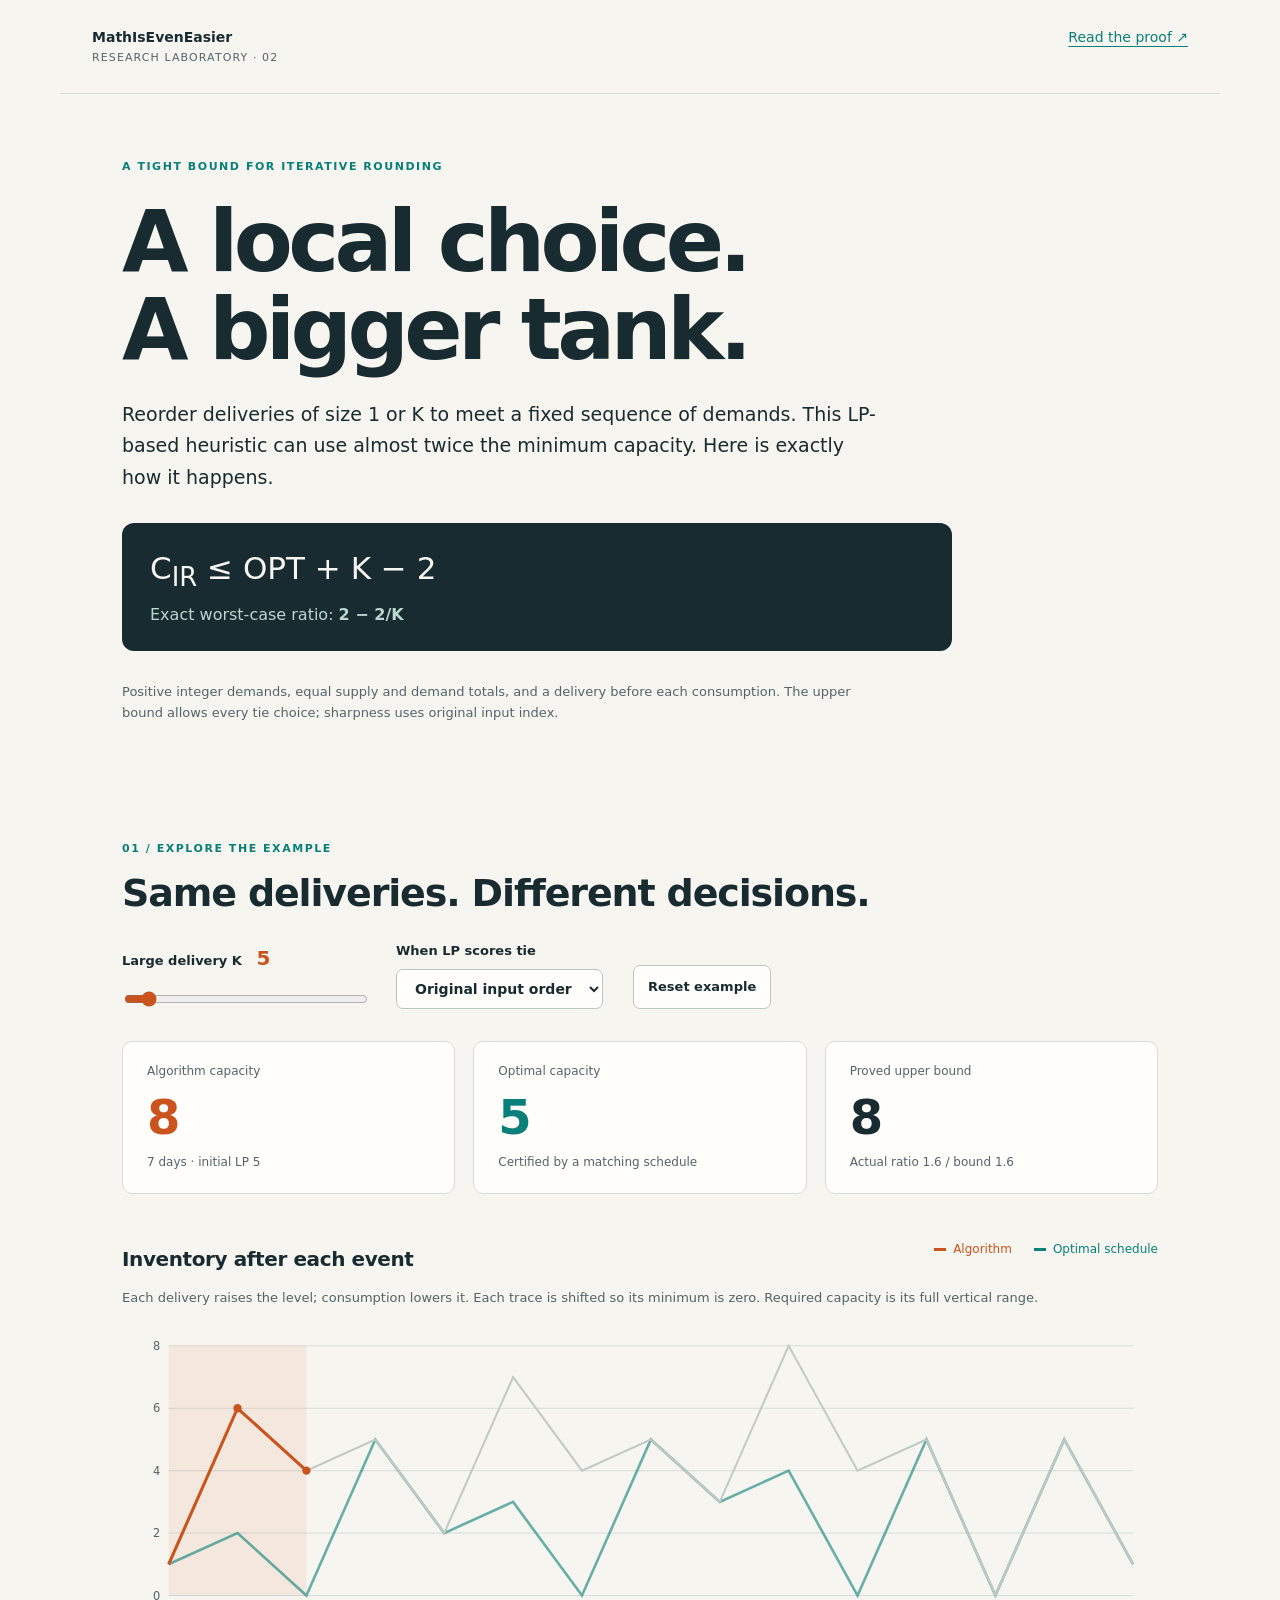
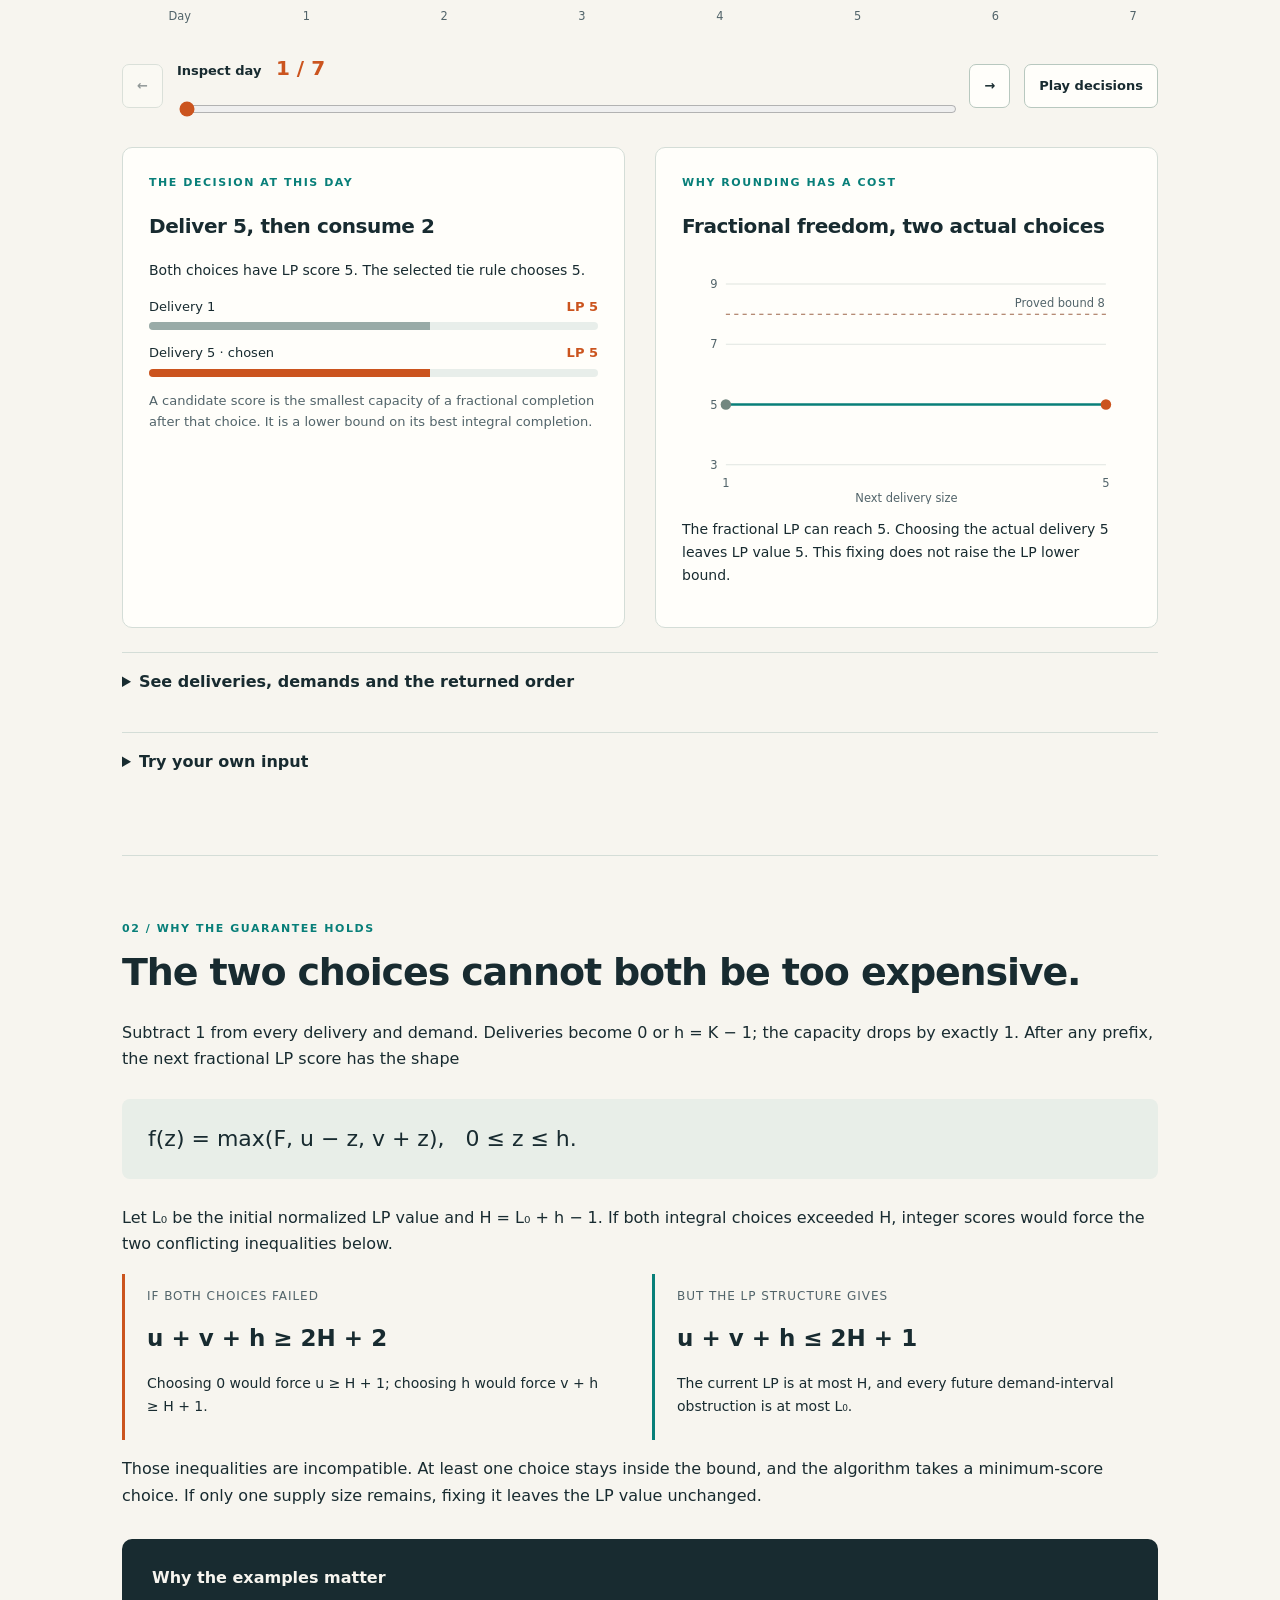
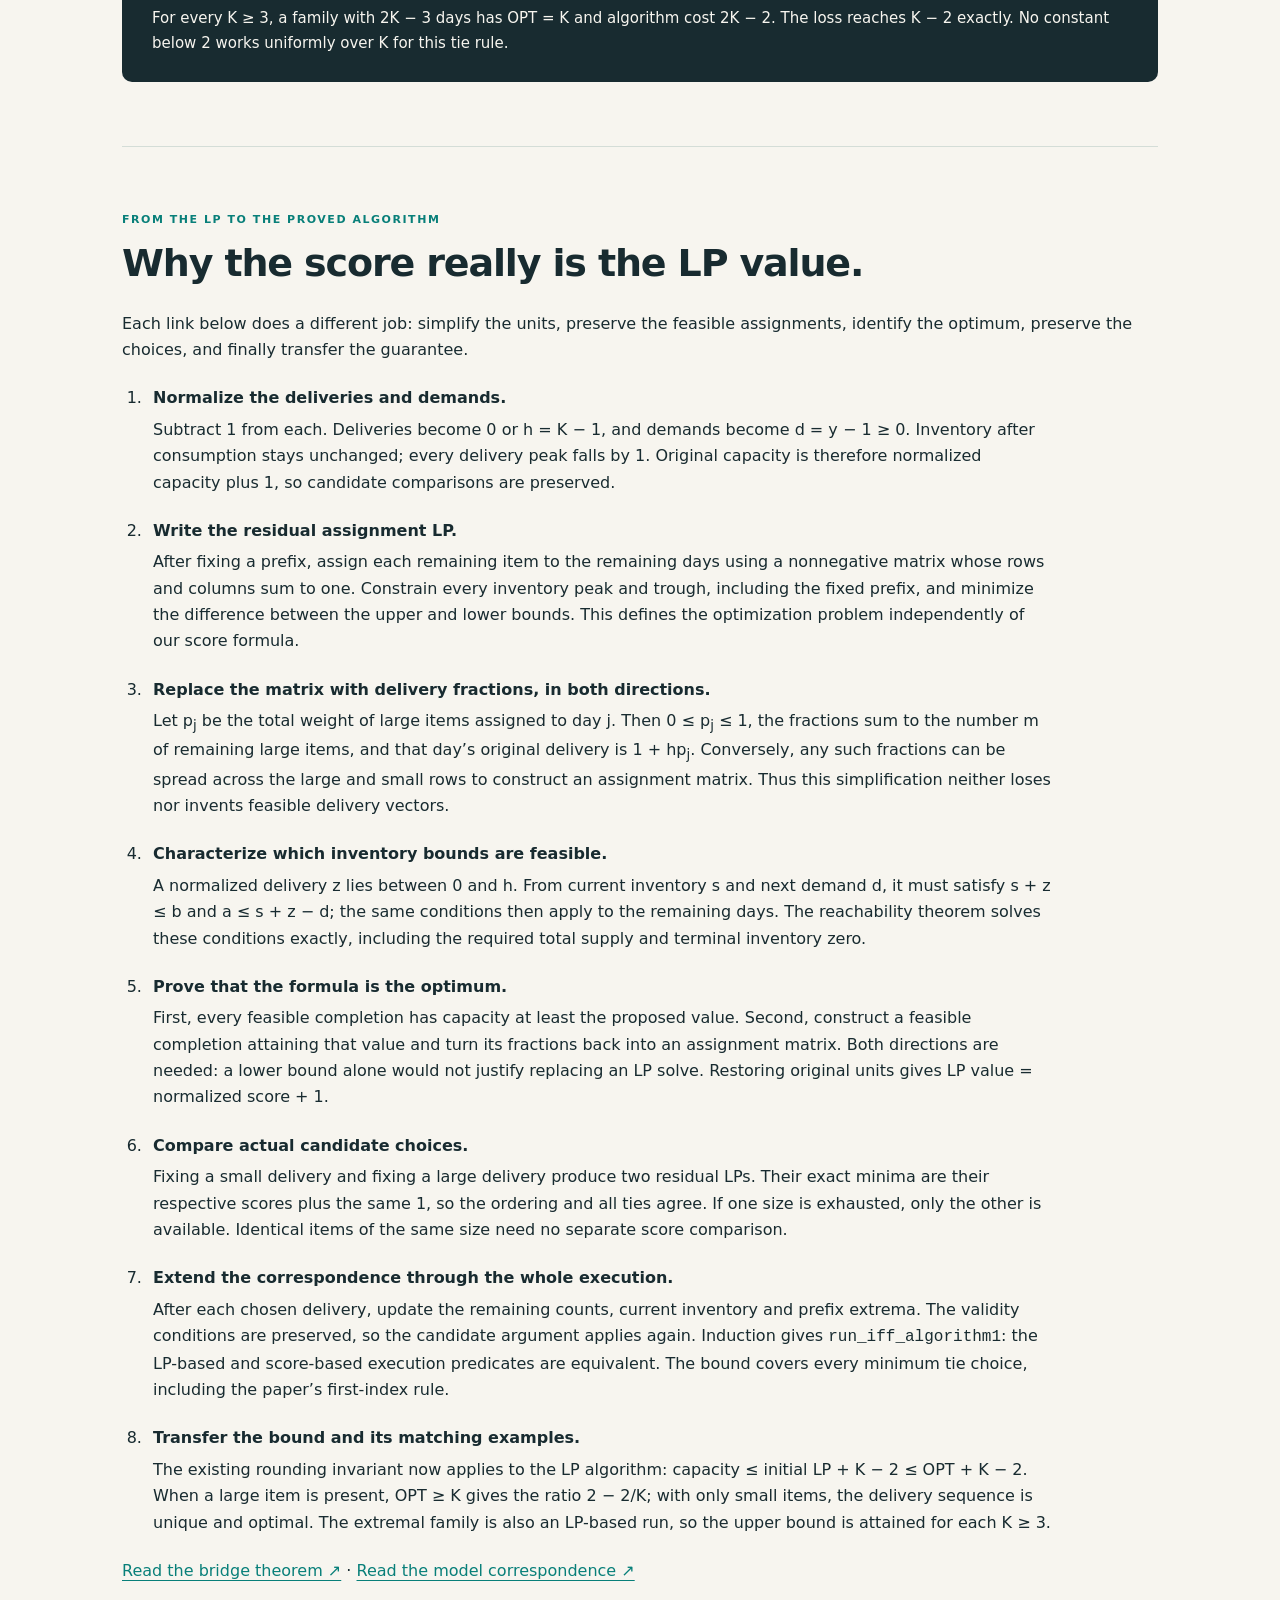
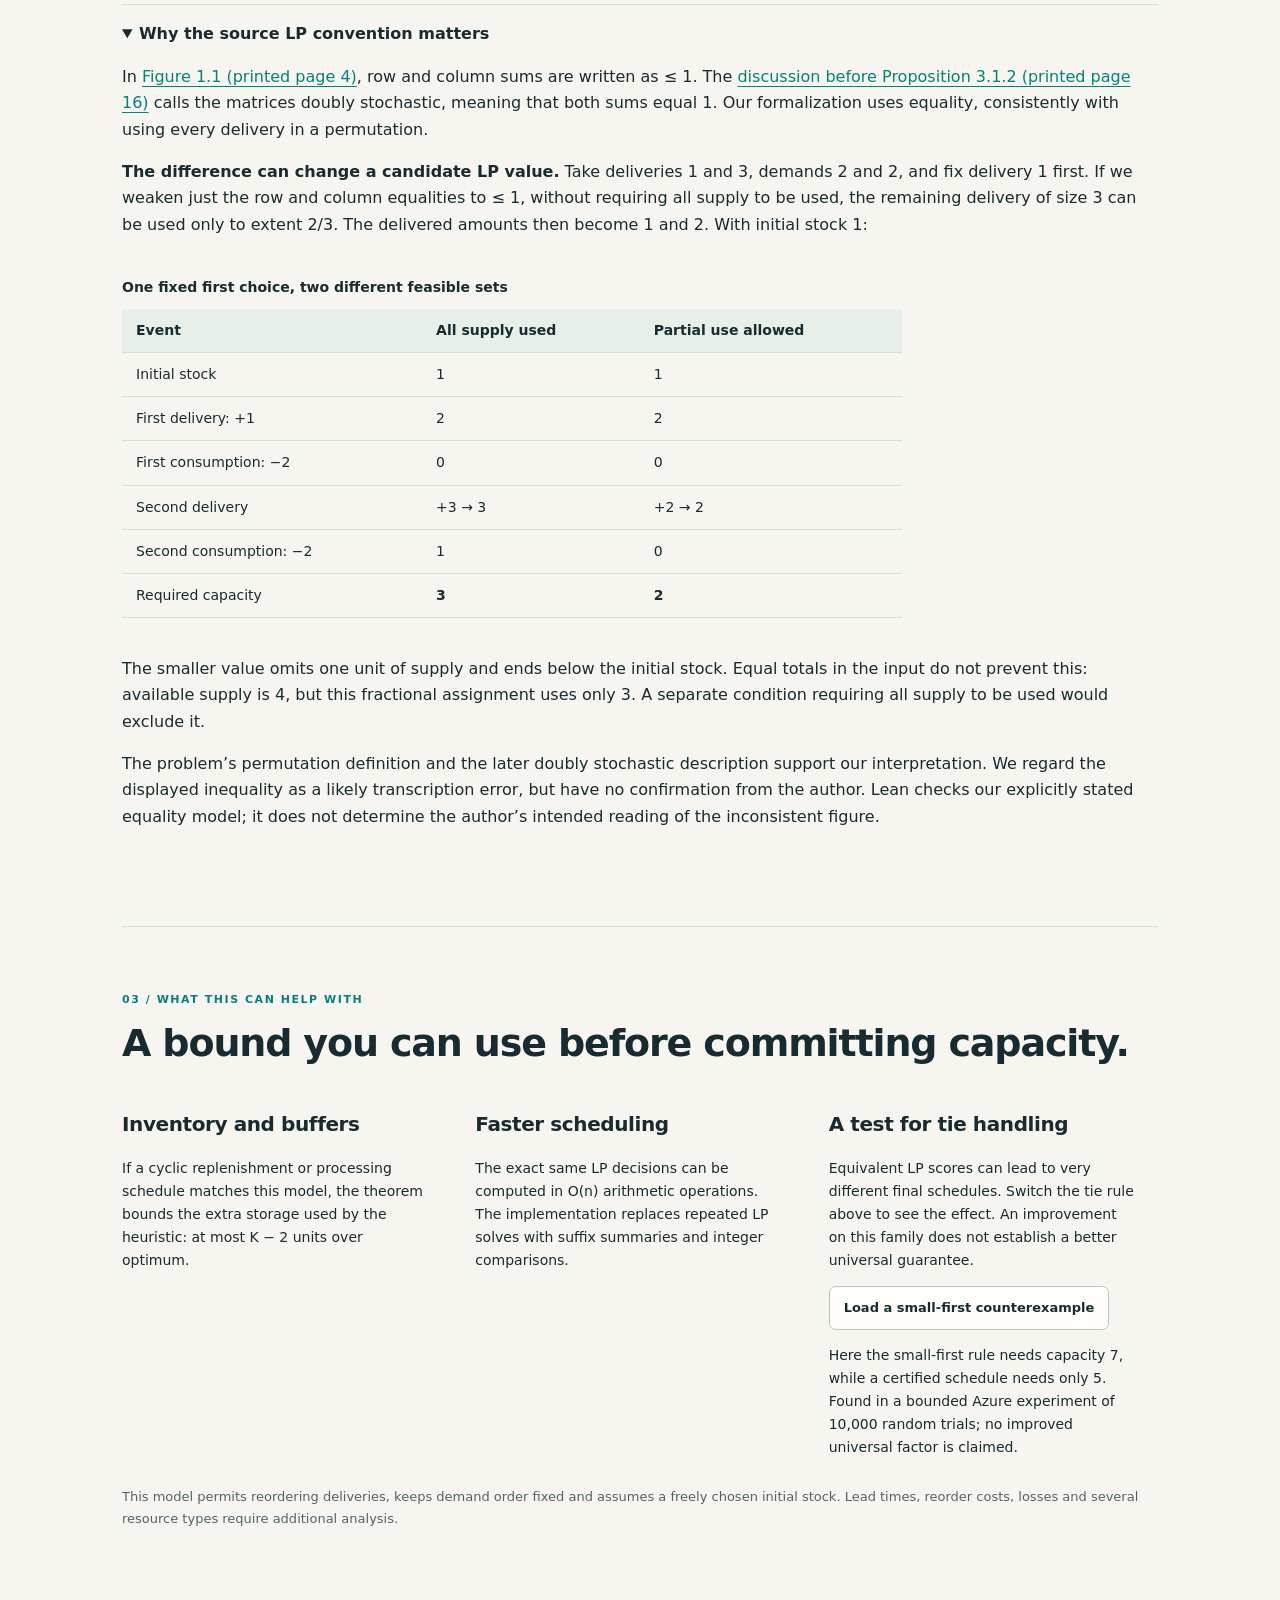
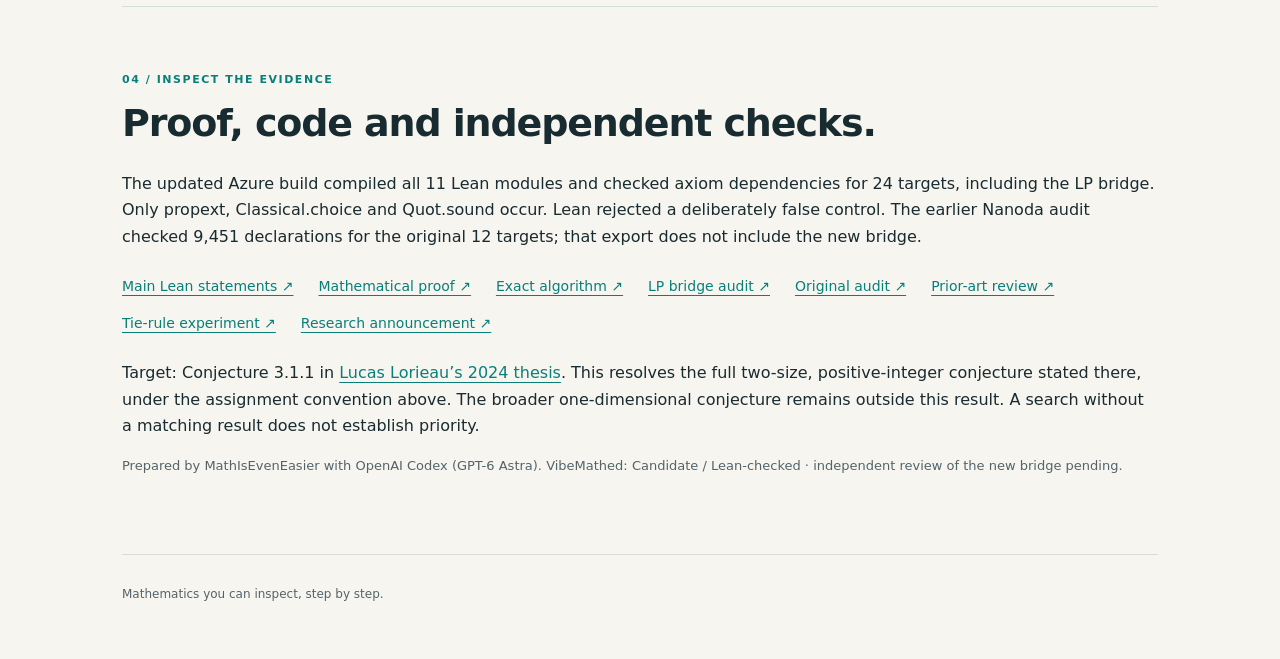
==== commit f3cdf5fb: "Explain why the assignment LP convention matters" ====
--- a/site/index.html
+++ b/site/index.html
@@ -19,6 +19,6 @@
 <li><strong>Compare actual candidate choices.</strong> Fixing a small delivery and fixing a large delivery produce two residual LPs. Their exact minima are their respective scores plus the same 1, so the ordering and all ties agree. If one size is exhausted, only the other is available. Identical items of the same size need no separate score comparison.</li>
 <li><strong>Extend the correspondence through the whole execution.</strong> After each chosen delivery, update the remaining counts, current inventory and prefix extrema. The validity conditions are preserved, so the candidate argument applies again. Induction gives <code>run_iff_algorithm1</code>: the LP-based and score-based execution predicates are equivalent. The bound covers every minimum tie choice, including the paper’s first-index rule.</li>
 <li><strong>Transfer the bound and its matching examples.</strong> The existing rounding invariant now applies to the LP algorithm: capacity ≤ initial LP + K − 2 ≤ OPT + K − 2. When a large item is present, OPT ≥ K gives the ratio 2 − 2/K; with only small items, the delivery sequence is unique and optimal. The extremal family is also an LP-based run, so the upper bound is attained for each K ≥ 3.</li>
-</ol><p><a href="../formal/Algorithm1.lean">Read the bridge theorem ↗</a> · <a href="../algorithm-bridge.rst">Read the model correspondence ↗</a></p><details><summary>A convention in the source LP</summary><p>Figure 1.1 prints row and column sums ≤ 1, while the text before Proposition 3.1.2 describes doubly stochastic matrices. We use the standard assignment model, with sums equal to one and every delivery used. The bridge does not claim equivalence with the literal weaker inequalities in that figure.</p></details></section>
+</ol><p><a href="../formal/Algorithm1.lean">Read the bridge theorem ↗</a> · <a href="../algorithm-bridge.rst">Read the model correspondence ↗</a></p><details open id="lp-convention"><summary>Why the source LP convention matters</summary><p>In <a href="https://perso.limos.fr/~lulorieau/docs/thesis/Master_Thesis.pdf#page=10">Figure 1.1 (printed page 4)</a>, row and column sums are written as ≤ 1. The <a href="https://perso.limos.fr/~lulorieau/docs/thesis/Master_Thesis.pdf#page=22">discussion before Proposition 3.1.2 (printed page 16)</a> calls the matrices doubly stochastic, meaning that both sums equal 1. Our formalization uses equality, consistently with using every delivery in a permutation.</p><p><strong>The difference can change a candidate LP value.</strong> Take deliveries 1 and 3, demands 2 and 2, and fix delivery 1 first. If we weaken just the row and column equalities to ≤ 1, without requiring all supply to be used, the remaining delivery of size 3 can be used only to extent 2/3. The delivered amounts then become 1 and 2. With initial stock 1:</p><div class="comparison-scroll"><table class="lp-comparison"><caption>One fixed first choice, two different feasible sets</caption><thead><tr><th scope="col">Event</th><th scope="col">All supply used</th><th scope="col">Partial use allowed</th></tr></thead><tbody><tr><th scope="row">Initial stock</th><td>1</td><td>1</td></tr><tr><th scope="row">First delivery: +1</th><td>2</td><td>2</td></tr><tr><th scope="row">First consumption: −2</th><td>0</td><td>0</td></tr><tr><th scope="row">Second delivery</th><td>+3 → 3</td><td>+2 → 2</td></tr><tr><th scope="row">Second consumption: −2</th><td>1</td><td>0</td></tr><tr><th scope="row">Required capacity</th><td><strong>3</strong></td><td><strong>2</strong></td></tr></tbody></table></div><p>The smaller value omits one unit of supply and ends below the initial stock. Equal totals in the input do not prevent this: available supply is 4, but this fractional assignment uses only 3. A separate condition requiring all supply to be used would exclude it.</p><p>The problem’s permutation definition and the later doubly stochastic description support our interpretation. We regard the displayed inequality as a likely transcription error, but have no confirmation from the author. Lean checks our explicitly stated equality model; it does not determine the author’s intended reading of the inconsistent figure.</p></details></section>
 <section><div class="section-label">03 / What this can help with</div><h2>A bound you can use before committing capacity.</h2><div class="uses"><article><h3>Inventory and buffers</h3><p>If a cyclic replenishment or processing schedule matches this model, the theorem bounds the extra storage used by the heuristic: at most K − 2 units over optimum.</p></article><article><h3>Faster scheduling</h3><p>The exact same LP decisions can be computed in O(n) arithmetic operations. The implementation replaces repeated LP solves with suffix summaries and integer comparisons.</p></article><article><h3>A test for tie handling</h3><p>Equivalent LP scores can lead to very different final schedules. Switch the tie rule above to see the effect. An improvement on this family does not establish a better universal guarantee.</p><button id="smallFailure">Load a small-first counterexample</button><p>Here the small-first rule needs capacity 7, while a certified schedule needs only 5. Found in a bounded Azure experiment of 10,000 random trials; no improved universal factor is claimed.</p></article></div><p class="scope">This model permits reordering deliveries, keeps demand order fixed and assumes a freely chosen initial stock. Lead times, reorder costs, losses and several resource types require additional analysis.</p></section>
 <section><div class="section-label">04 / Inspect the evidence</div><h2>Proof, code and independent checks.</h2><p id="auditStatus">The updated Azure build compiled all 11 Lean modules and checked axiom dependencies for 24 targets, including the LP bridge. Only propext, Classical.choice and Quot.sound occur. Lean rejected a deliberately false control. The earlier Nanoda audit checked 9,451 declarations for the original 12 targets; that export does not include the new bridge.</p><div class="links"><a href="../formal/Result.lean">Main Lean statements ↗</a><a href="../research-notes.tex">Mathematical proof ↗</a><a href="../scripts/fast_algorithm.py">Exact algorithm ↗</a><a href="../evidence/algorithm-bridge-audit.json">LP bridge audit ↗</a><a href="../evidence/formal-audit.json">Original audit ↗</a><a href="../prior-art.json">Prior-art review ↗</a><a href="../evidence/tie-experiment.json">Tie-rule experiment ↗</a><a href="../submission.html">Research announcement ↗</a></div><p>Target: Conjecture 3.1.1 in <a href="https://perso.limos.fr/~lulorieau/docs/thesis/Master_Thesis.pdf#page=27">Lucas Lorieau’s 2024 thesis</a>. This resolves the full two-size, positive-integer conjecture stated there, under the assignment convention above. The broader one-dimensional conjecture remains outside this result. A search without a matching result does not establish priority.</p><p class="scope">Prepared by MathIsEvenEasier with OpenAI Codex (GPT-6 Astra). VibeMathed: Candidate / Lean-checked · independent review of the new bridge pending.</p></section></main><footer>Mathematics you can inspect, step by step.</footer><script src="lab.js"></script><script src="ui.js"></script></body></html>
--- a/site/style.css
+++ b/site/style.css
@@ -1,3 +1,5 @@
 :root{--paper:#f7f5ef;--ink:#182b30;--muted:#52646a;--line:#d4ddd7;--teal:#087f79;--orange:#cb541e;--card:#fffefa}*{box-sizing:border-box}body{margin:0;background:var(--paper);color:var(--ink);font:16px/1.65 system-ui,-apple-system,BlinkMacSystemFont,"Segoe UI",sans-serif}header{max-width:1160px;margin:auto;padding:26px 32px;display:flex;justify-content:space-between;gap:24px;border-bottom:1px solid var(--line)}a{color:var(--teal);text-underline-offset:4px}header a{font-size:14px}.brand{text-decoration:none;color:var(--ink);font-weight:750}.brand span{display:block;font-weight:400;color:var(--muted);font-size:11px;letter-spacing:.1em;text-transform:uppercase}main{max-width:1100px;margin:auto;padding:0 32px}section{padding:64px 0;border-bottom:1px solid var(--line)}.intro{max-width:830px;border:0;padding-bottom:40px}.eyebrow,.section-label{font-size:11px;letter-spacing:.14em;text-transform:uppercase;font-weight:750;color:var(--teal)}h1{font-size:clamp(46px,7.5vw,86px);line-height:1.02;letter-spacing:-.055em;margin:22px 0 25px;font-weight:650}h2{font-size:clamp(25px,3.7vw,38px);line-height:1.2;letter-spacing:-.03em;margin:12px 0 24px;font-weight:650}h3{font-size:20px;line-height:1.3;letter-spacing:-.02em}.intro>p{font-size:19px;max-width:760px}.theorem{font-size:31px;line-height:1.4;margin:30px 0;padding:24px 28px;background:var(--ink);color:var(--paper);border-radius:12px}.theorem span{display:block;font-size:16px;color:#bbd8cf;margin-top:9px}.scope,.hint{color:var(--muted);font-size:13px!important;line-height:1.65}.controls{display:flex;gap:30px;align-items:end;flex-wrap:wrap}label{display:block;font-size:13px;font-weight:650}label output{font-size:20px;margin-left:10px;color:var(--orange)}input[type=range]{display:block;accent-color:var(--orange);min-width:240px;width:100%;margin-top:16px;cursor:pointer}select,button,textarea{font:inherit;color:var(--ink);background:var(--card);border:1px solid #b8c8bf;border-radius:7px;padding:10px 14px}select{display:block;font-size:14px;margin-top:7px}button{cursor:pointer;font-size:13px;font-weight:650}button:hover{background:#e7eee7}button:focus-visible,select:focus-visible,input:focus-visible,summary:focus-visible{outline:3px solid #0e9c97;outline-offset:3px}button:disabled{opacity:.45;cursor:default}.metrics{display:grid;grid-template-columns:repeat(3,1fr);gap:18px;margin:32px 0}.metrics>div{background:var(--card);padding:20px 24px;border:1px solid var(--line);border-radius:10px}.metrics span,.metrics small{display:block;font-size:12px;color:var(--muted)}.metrics strong{font-size:48px;line-height:1.5;letter-spacing:-.06em;font-weight:600}.metrics>div:first-child strong{color:var(--orange)}.metrics>div:nth-child(2) strong{color:var(--teal)}.chart-heading{display:flex;align-items:center;justify-content:space-between;gap:20px}.chart-heading h3{margin-bottom:2px}.legend{font-size:12px;display:flex;gap:22px}.legend span:before{content:"";display:inline-block;width:12px;height:3px;background:currentColor;margin-right:7px;vertical-align:middle}.orange{color:var(--orange)}.teal{color:var(--teal)}.chart{width:100%;overflow:hidden}.chart svg{display:block;width:100%;height:auto;max-height:340px}svg text{font:11px system-ui;fill:var(--muted)}.step-controls{display:flex;align-items:center;gap:14px;margin:20px 0 28px}.step-controls label{flex:1}.step-controls input{min-width:0}.step-controls button{white-space:nowrap}.decision-grid{display:grid;grid-template-columns:1fr 1fr;gap:30px;margin:24px 0}.decision-grid article{padding:26px;border:1px solid var(--line);border-radius:10px;background:var(--card)}.decision-grid p{font-size:14px}.choice{margin:12px 0}.choice>div{display:flex;justify-content:space-between;font-size:13px}.choice .bar{height:8px;background:#e8eeea;border-radius:6px;margin-top:5px;overflow:hidden}.choice .bar i{display:block;height:100%;background:#99aba7}.choice.selected .bar i{background:var(--orange)}.choice strong{color:var(--orange)}details{margin-top:20px;border-top:1px solid var(--line);padding:16px 0}summary{cursor:pointer;font-weight:650}dl{font-size:13px;display:grid;grid-template-columns:160px 1fr;gap:10px}dt{color:var(--muted)}dd{margin:0;word-break:break-word;font-family:ui-monospace,monospace}.custom textarea{width:100%;display:block;margin:6px 0 16px;font-size:13px}.custom p{font-size:14px}.custom #error{color:#b33827}.formula{padding:22px 26px;background:#e8eee8;font-size:22px;border-radius:8px;margin:26px 0}.proof-grid,.uses{display:grid;grid-template-columns:1fr 1fr;gap:24px}.proof-grid>div{border-left:3px solid var(--teal);padding:8px 22px}.proof-grid>div:first-child{border-color:var(--orange)}.proof-grid span{font-size:12px;text-transform:uppercase;letter-spacing:.08em;color:var(--muted)}.proof-grid strong{display:block;font-size:23px;margin:12px 0}.proof-grid p,.uses p{font-size:14px}.callout{background:var(--ink);color:var(--paper);padding:26px 30px;border-radius:10px;margin-top:30px}.callout p{margin-bottom:0;font-size:15px}.uses{grid-template-columns:repeat(3,1fr)}.uses article{padding-right:20px}.links{display:flex;flex-wrap:wrap;gap:14px 25px;margin:25px 0;font-size:14px}footer{max-width:1100px;padding:30px 32px 55px;margin:auto;color:var(--muted);font-size:12px}@media(max-width:700px){header{padding:20px}main{padding:0 20px}section{padding:40px 0}.metrics{gap:8px}.metrics>div{padding:14px 12px}.metrics strong{font-size:35px}.metrics small{font-size:10px}.decision-grid,.proof-grid,.uses{grid-template-columns:1fr}.decision-grid article{padding:20px}.chart-heading{display:block}.step-controls{flex-wrap:wrap}.step-controls label{min-width:160px}.controls{gap:18px}.theorem{font-size:25px;padding:22px}.formula{font-size:17px}dl{grid-template-columns:1fr}dd{margin-bottom:8px}}@media(prefers-reduced-motion:reduce){*{scroll-behavior:auto!important}}
 
 #lp-bridge ol{padding-left:25px;max-width:930px}#lp-bridge li{margin:22px 0;padding-left:6px}#lp-bridge li strong{display:block;margin-bottom:5px}
+
+.comparison-scroll{overflow-x:auto}.lp-comparison{border-collapse:collapse;width:100%;max-width:780px;margin:22px 0;font-size:14px}.lp-comparison caption{text-align:left;font-weight:650;margin-bottom:10px}.lp-comparison th,.lp-comparison td{padding:10px 14px;border-bottom:1px solid var(--line);text-align:left}.lp-comparison thead{background:#e8eee8}.lp-comparison tbody th{font-weight:500}
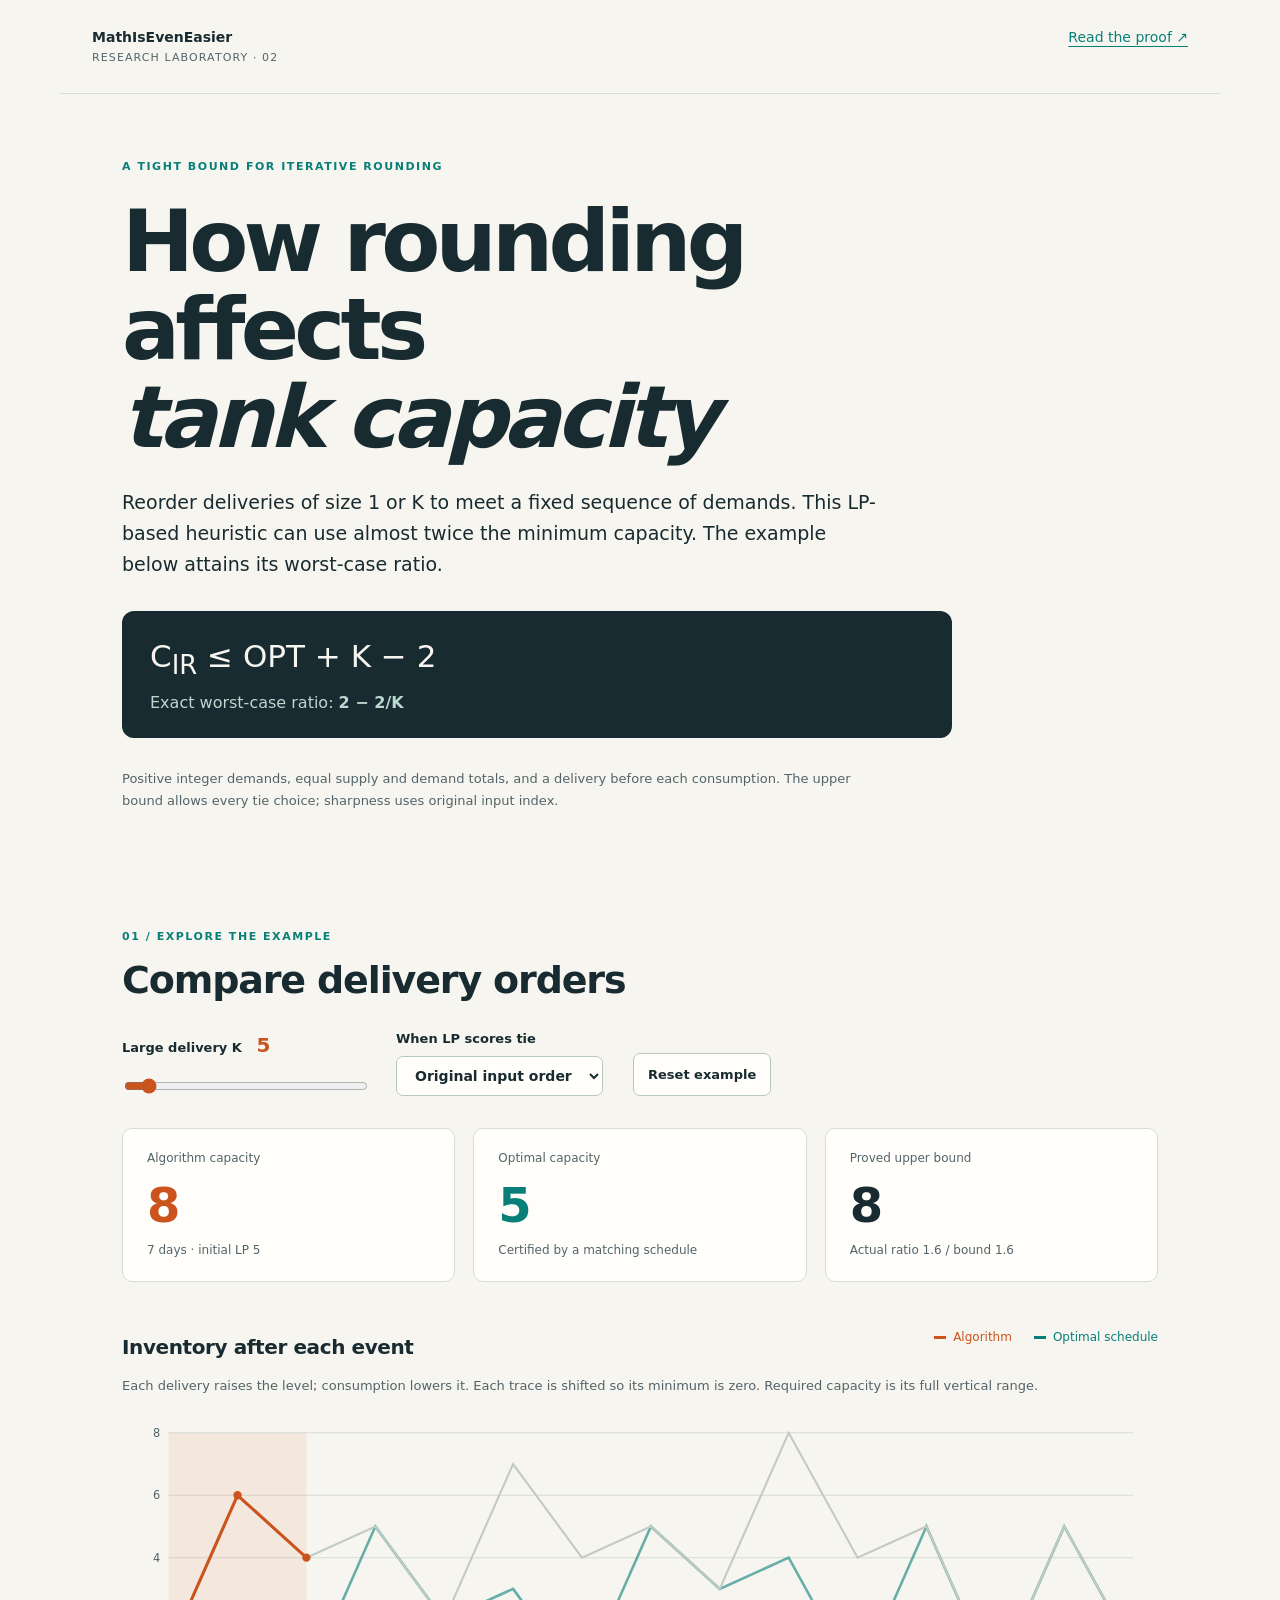
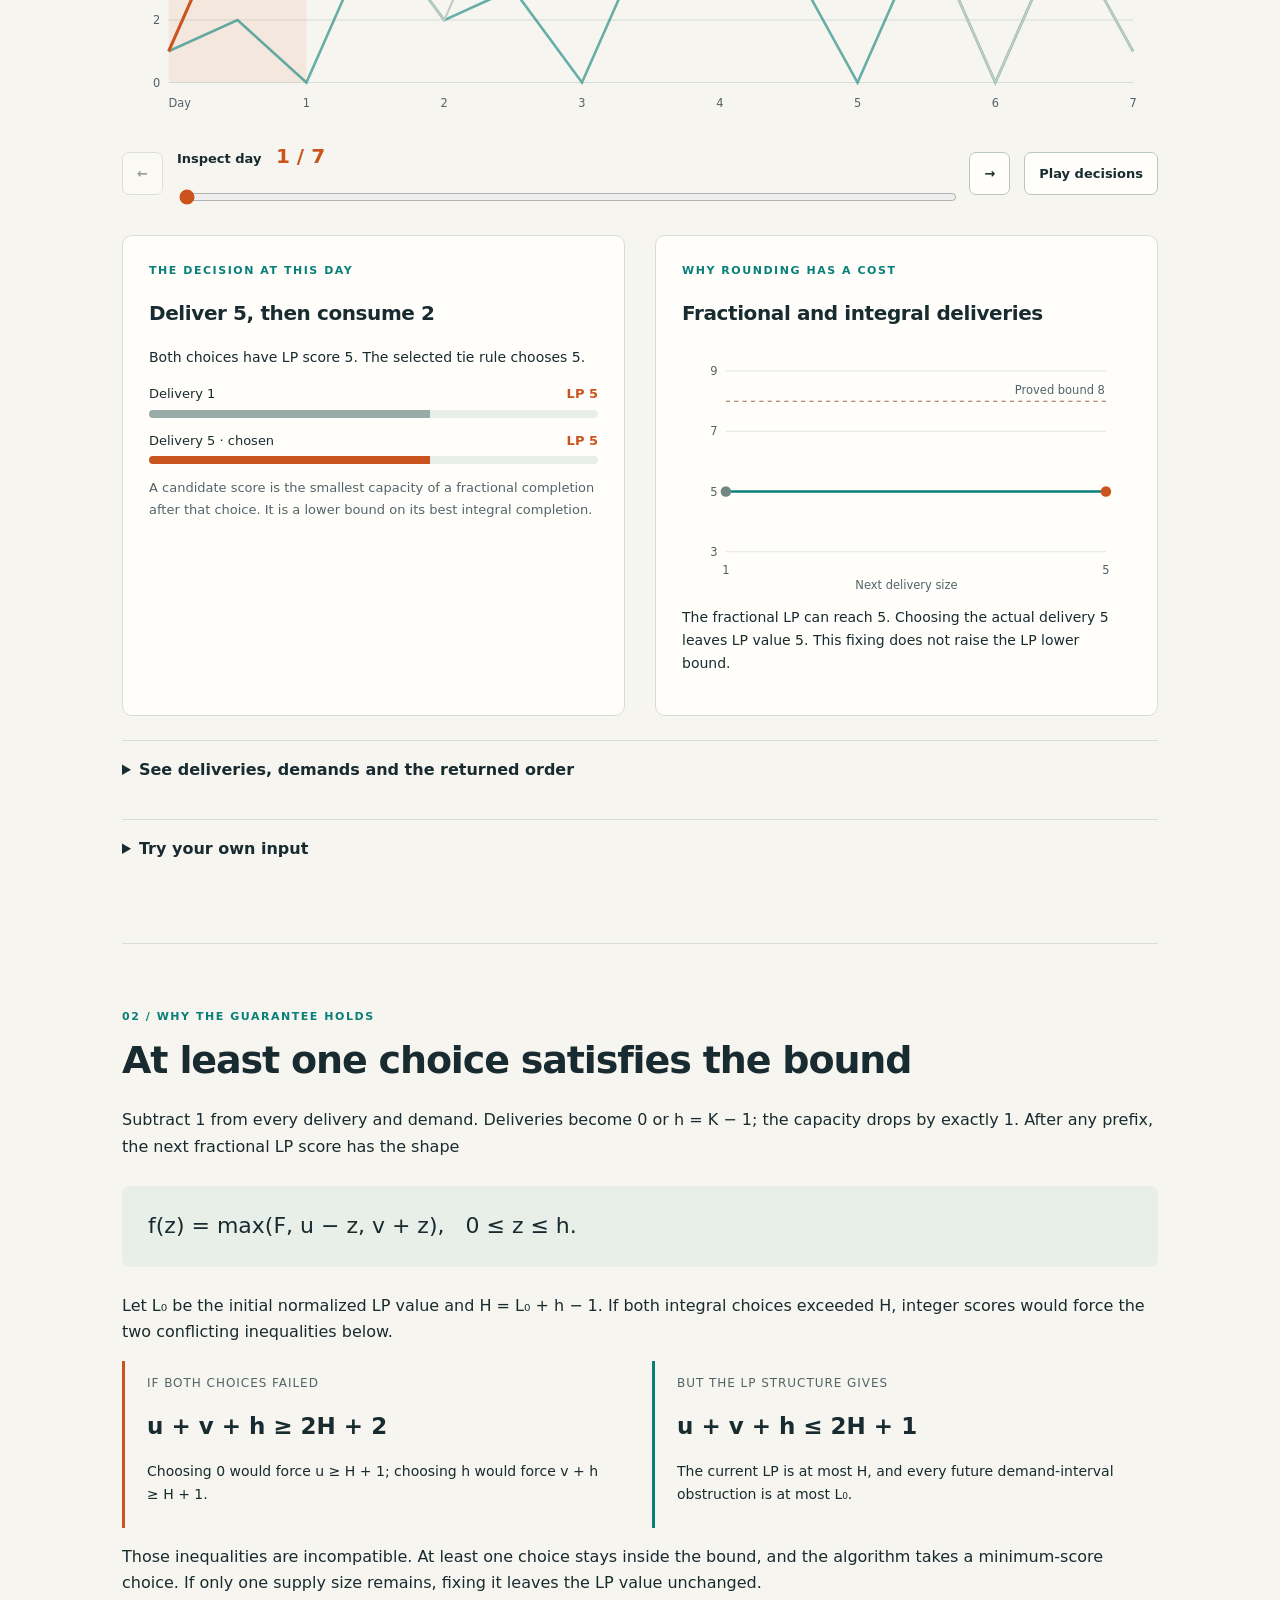
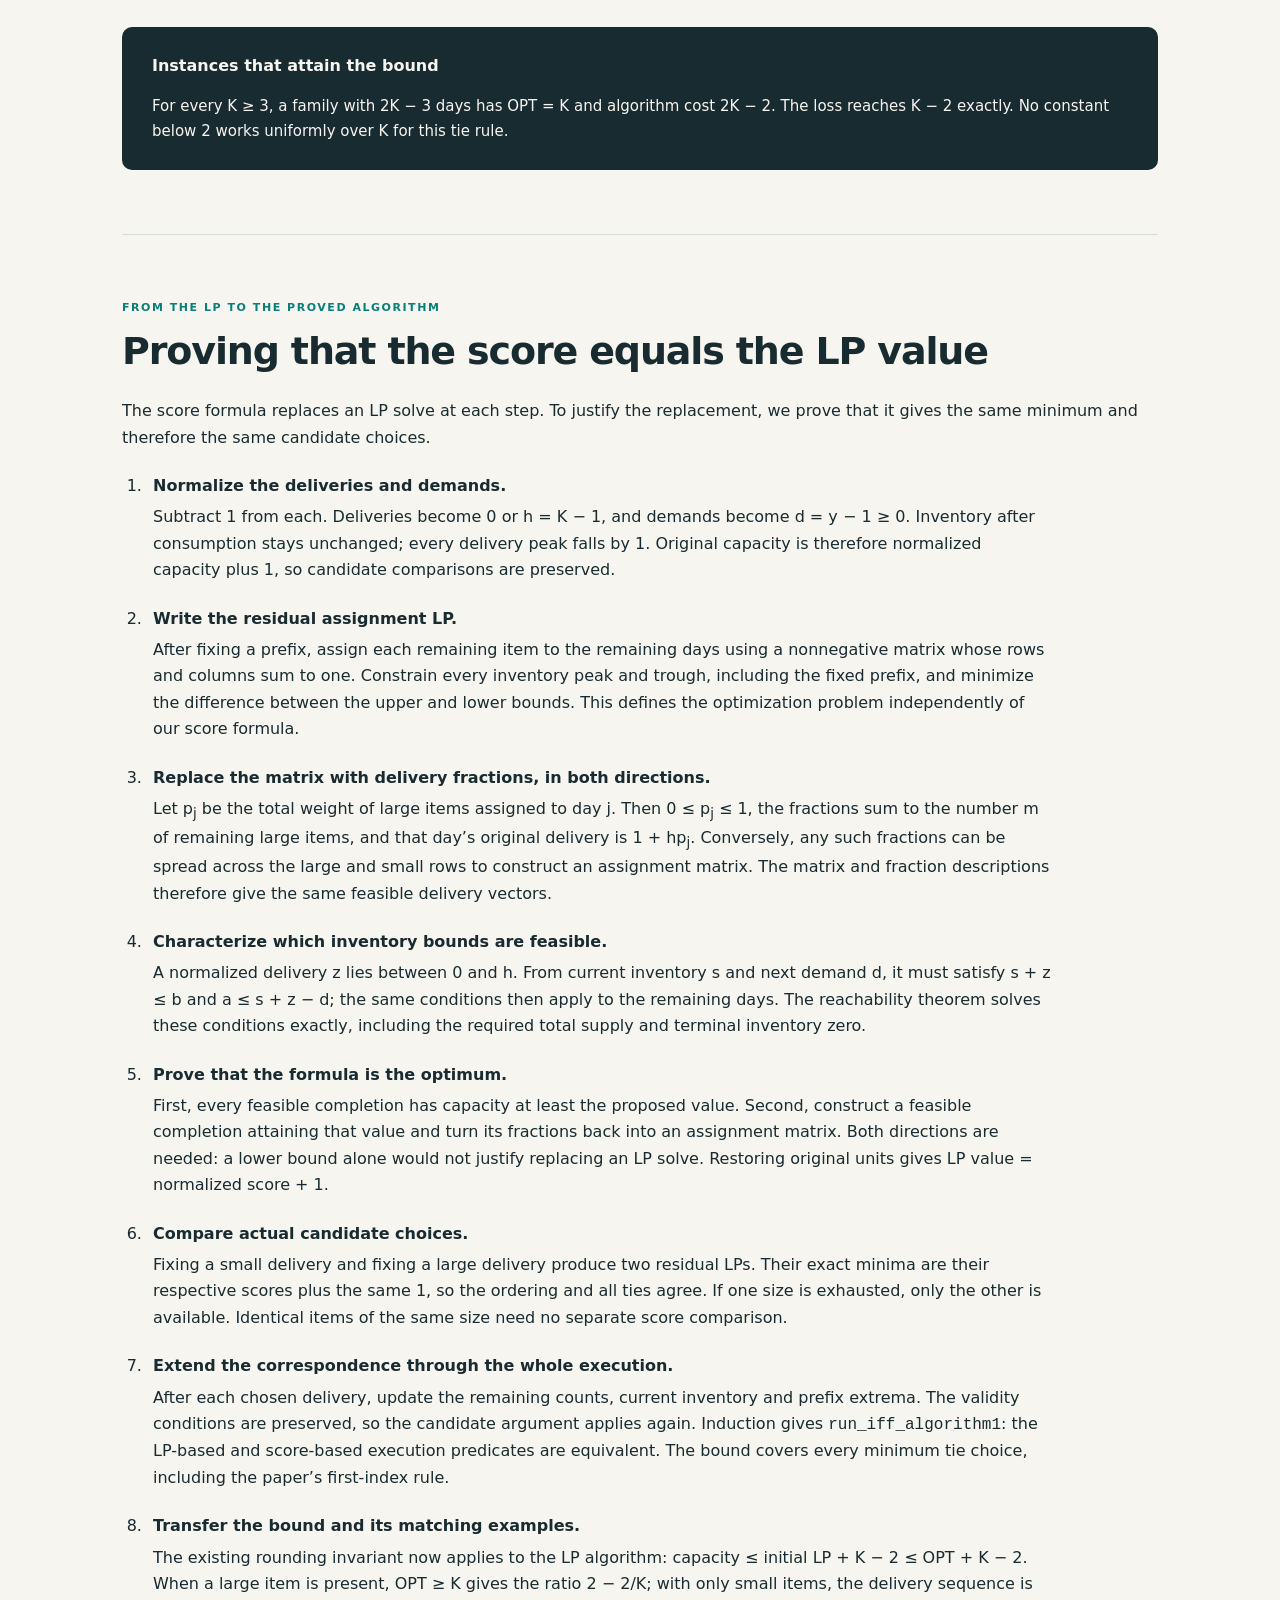
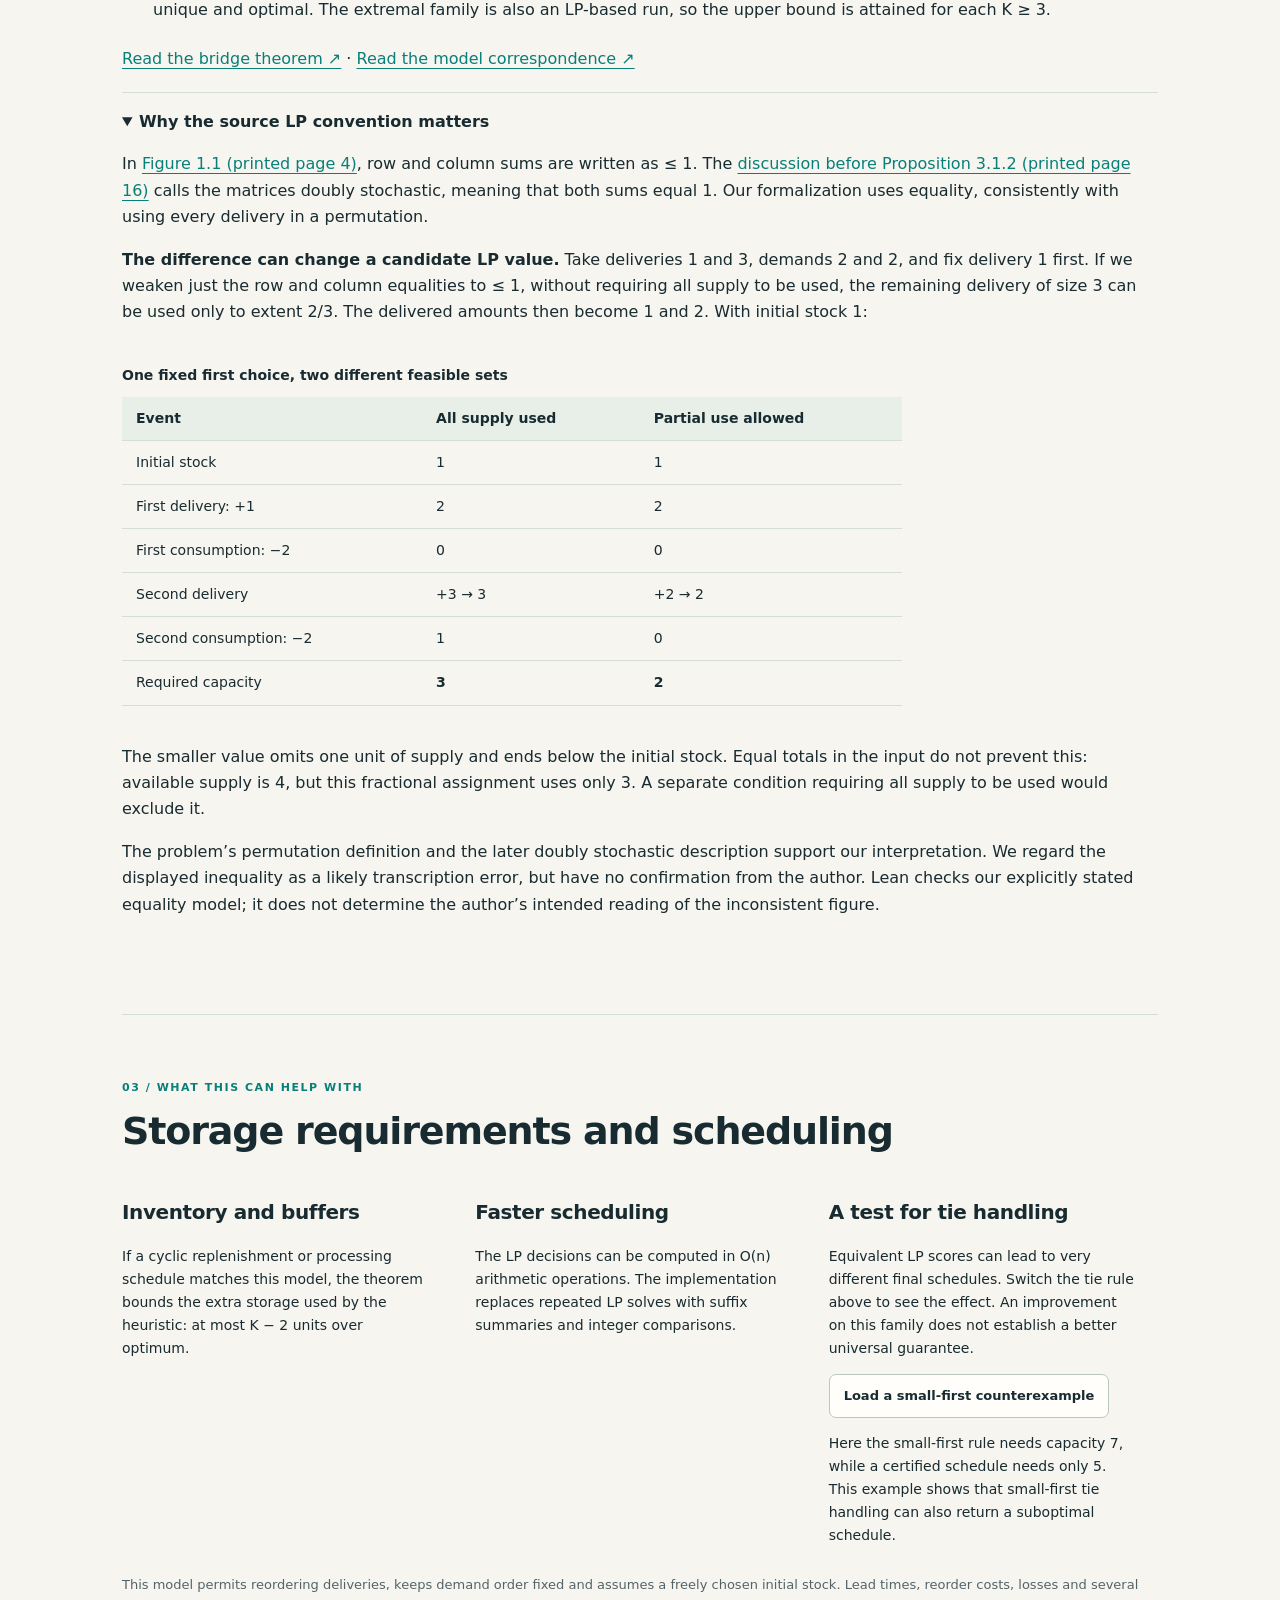
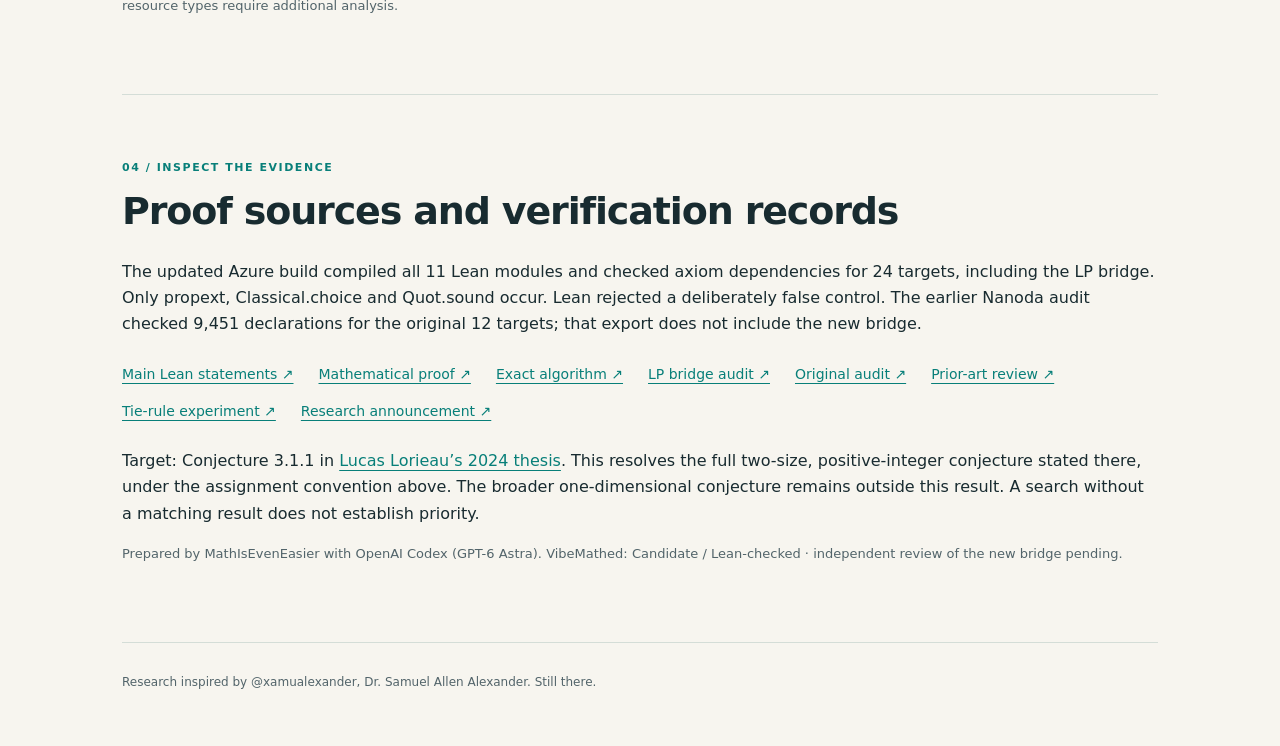
==== commit 5cf11ec6: "Edit exposition and website copy for clarity" ====
--- a/site/index.html
+++ b/site/index.html
@@ -1,24 +1,24 @@
 <!doctype html><html lang="en"><head><meta charset="utf-8"><meta name="viewport" content="width=device-width,initial-scale=1"><title>Two-size Gasoline · MathIsEvenEasier</title><link rel="stylesheet" href="style.css"></head>
 <body><header><a class="brand" href="#">MathIsEvenEasier<span>Research laboratory · 02</span></a><a href="../research-notes.tex">Read the proof ↗</a></header>
-<main><section class="intro"><div class="eyebrow">A tight bound for iterative rounding</div><h1>A local choice.<br>A bigger tank.</h1><p>Reorder deliveries of size 1 or K to meet a fixed sequence of demands. This LP-based heuristic can use almost twice the minimum capacity. Here is exactly how it happens.</p><div class="theorem">C<sub>IR</sub> ≤ OPT + K − 2<span>Exact worst-case ratio: <strong>2 − 2/K</strong></span></div><p class="scope">Positive integer demands, equal supply and demand totals, and a delivery before each consumption. The upper bound allows every tie choice; sharpness uses original input index.</p></section>
-<section class="laboratory" aria-labelledby="labTitle"><div class="section-label">01 / Explore the example</div><h2 id="labTitle">Same deliveries. Different decisions.</h2><div class="controls"><label>Large delivery K <output id="kLabel">5</output><input id="k" type="range" min="3" max="30" value="5"></label><label>When LP scores tie<select id="policy"><option value="original">Original input order</option><option value="small">Small delivery first</option><option value="large">Large delivery first</option></select></label><button id="reset">Reset example</button></div>
+<main><section class="intro"><div class="eyebrow">A tight bound for iterative rounding</div><h1>How rounding affects<br><em>tank capacity</em></h1><p>Reorder deliveries of size 1 or K to meet a fixed sequence of demands. This LP-based heuristic can use almost twice the minimum capacity. The example below attains its worst-case ratio.</p><div class="theorem">C<sub>IR</sub> ≤ OPT + K − 2<span>Exact worst-case ratio: <strong>2 − 2/K</strong></span></div><p class="scope">Positive integer demands, equal supply and demand totals, and a delivery before each consumption. The upper bound allows every tie choice; sharpness uses original input index.</p></section>
+<section class="laboratory" aria-labelledby="labTitle"><div class="section-label">01 / Explore the example</div><h2 id="labTitle">Compare delivery orders</h2><div class="controls"><label>Large delivery K <output id="kLabel">5</output><input id="k" type="range" min="3" max="30" value="5"></label><label>When LP scores tie<select id="policy"><option value="original">Original input order</option><option value="small">Small delivery first</option><option value="large">Large delivery first</option></select></label><button id="reset">Reset example</button></div>
 <div class="metrics"><div><span>Algorithm capacity</span><strong id="capacity">8</strong><small id="costNote"></small></div><div><span id="optLabel">Optimal capacity</span><strong id="optimum">5</strong><small id="optNote">Certified by a matching schedule</small></div><div><span>Proved upper bound</span><strong id="bound">8</strong><small id="ratio"></small></div></div>
 <div class="chart-heading"><h3>Inventory after each event</h3><div class="legend"><span class="orange">Algorithm</span><span class="teal" id="optimalLegend">Optimal schedule</span></div></div><p class="hint">Each delivery raises the level; consumption lowers it. Each trace is shifted so its minimum is zero. Required capacity is its full vertical range.</p><div id="traceChart" class="chart" aria-live="polite"></div>
 <div class="step-controls"><button id="prev" aria-label="Previous day">←</button><label>Inspect day <output id="dayLabel">1</output><input id="day" type="range" min="1" max="7" value="1"></label><button id="next" aria-label="Next day">→</button><button id="play">Play decisions</button></div>
-<div class="decision-grid"><article><div class="eyebrow">The decision at this day</div><h3 id="decisionTitle"></h3><p id="decisionText"></p><div id="choices"></div><p class="hint">A candidate score is the smallest capacity of a fractional completion after that choice. It is a lower bound on its best integral completion.</p></article><article><div class="eyebrow">Why rounding has a cost</div><h3>Fractional freedom, two actual choices</h3><div id="scoreChart" class="chart"></div><p id="roundingText"></p></article></div>
+<div class="decision-grid"><article><div class="eyebrow">The decision at this day</div><h3 id="decisionTitle"></h3><p id="decisionText"></p><div id="choices"></div><p class="hint">A candidate score is the smallest capacity of a fractional completion after that choice. It is a lower bound on its best integral completion.</p></article><article><div class="eyebrow">Why rounding has a cost</div><h3>Fractional and integral deliveries</h3><div id="scoreChart" class="chart"></div><p id="roundingText"></p></article></div>
 <details><summary>See deliveries, demands and the returned order</summary><dl><dt>Input deliveries X</dt><dd id="xList"></dd><dt>Fixed demands Y</dt><dd id="yList"></dd><dt>Returned deliveries</dt><dd id="qList"></dd></dl></details>
 <details class="custom"><summary>Try your own input</summary><p>Use positive integers separated by commas or spaces. Deliveries must be 1 or K, with equal list lengths and equal totals. The laboratory accepts up to 200 entries.</p><label>Deliveries X<textarea id="customX" rows="2">5, 1, 5, 1, 5, 1, 5</textarea></label><label>Demands Y<textarea id="customY" rows="2">2, 3, 3, 2, 4, 5, 4</textarea></label><button id="customApply">Evaluate input</button><p id="error" role="alert"></p><p class="hint">For custom input we show a certified lower bound, not a claimed optimum. Browser arithmetic is exact for the permitted integer range; the general theorem is checked separately in Lean.</p></details>
 </section>
-<section class="proof"><div class="section-label">02 / Why the guarantee holds</div><h2>The two choices cannot both be too expensive.</h2><p>Subtract 1 from every delivery and demand. Deliveries become 0 or h = K − 1; the capacity drops by exactly 1. After any prefix, the next fractional LP score has the shape</p><div class="formula">f(z) = max(F, u − z, v + z), &nbsp; 0 ≤ z ≤ h.</div><p>Let L₀ be the initial normalized LP value and H = L₀ + h − 1. If both integral choices exceeded H, integer scores would force the two conflicting inequalities below.</p><div class="proof-grid"><div><span>If both choices failed</span><strong>u + v + h ≥ 2H + 2</strong><p>Choosing 0 would force u ≥ H + 1; choosing h would force v + h ≥ H + 1.</p></div><div><span>But the LP structure gives</span><strong>u + v + h ≤ 2H + 1</strong><p>The current LP is at most H, and every future demand-interval obstruction is at most L₀.</p></div></div><p>Those inequalities are incompatible. At least one choice stays inside the bound, and the algorithm takes a minimum-score choice. If only one supply size remains, fixing it leaves the LP value unchanged.</p><div class="callout"><strong>Why the examples matter</strong><p>For every K ≥ 3, a family with 2K − 3 days has OPT = K and algorithm cost 2K − 2. The loss reaches K − 2 exactly. No constant below 2 works uniformly over K for this tie rule.</p></div></section>
-<section class="proof" id="lp-bridge"><div class="section-label">From the LP to the proved algorithm</div><h2>Why the score really is the LP value.</h2><p>Each link below does a different job: simplify the units, preserve the feasible assignments, identify the optimum, preserve the choices, and finally transfer the guarantee.</p><ol>
+<section class="proof"><div class="section-label">02 / Why the guarantee holds</div><h2>At least one choice satisfies the bound</h2><p>Subtract 1 from every delivery and demand. Deliveries become 0 or h = K − 1; the capacity drops by exactly 1. After any prefix, the next fractional LP score has the shape</p><div class="formula">f(z) = max(F, u − z, v + z), &nbsp; 0 ≤ z ≤ h.</div><p>Let L₀ be the initial normalized LP value and H = L₀ + h − 1. If both integral choices exceeded H, integer scores would force the two conflicting inequalities below.</p><div class="proof-grid"><div><span>If both choices failed</span><strong>u + v + h ≥ 2H + 2</strong><p>Choosing 0 would force u ≥ H + 1; choosing h would force v + h ≥ H + 1.</p></div><div><span>But the LP structure gives</span><strong>u + v + h ≤ 2H + 1</strong><p>The current LP is at most H, and every future demand-interval obstruction is at most L₀.</p></div></div><p>Those inequalities are incompatible. At least one choice stays inside the bound, and the algorithm takes a minimum-score choice. If only one supply size remains, fixing it leaves the LP value unchanged.</p><div class="callout"><strong>Instances that attain the bound</strong><p>For every K ≥ 3, a family with 2K − 3 days has OPT = K and algorithm cost 2K − 2. The loss reaches K − 2 exactly. No constant below 2 works uniformly over K for this tie rule.</p></div></section>
+<section class="proof" id="lp-bridge"><div class="section-label">From the LP to the proved algorithm</div><h2>Proving that the score equals the LP value</h2><p>The score formula replaces an LP solve at each step. To justify the replacement, we prove that it gives the same minimum and therefore the same candidate choices.</p><ol>
 <li><strong>Normalize the deliveries and demands.</strong> Subtract 1 from each. Deliveries become 0 or h = K − 1, and demands become d = y − 1 ≥ 0. Inventory after consumption stays unchanged; every delivery peak falls by 1. Original capacity is therefore normalized capacity plus 1, so candidate comparisons are preserved.</li>
 <li><strong>Write the residual assignment LP.</strong> After fixing a prefix, assign each remaining item to the remaining days using a nonnegative matrix whose rows and columns sum to one. Constrain every inventory peak and trough, including the fixed prefix, and minimize the difference between the upper and lower bounds. This defines the optimization problem independently of our score formula.</li>
-<li><strong>Replace the matrix with delivery fractions, in both directions.</strong> Let p<sub>j</sub> be the total weight of large items assigned to day j. Then 0 ≤ p<sub>j</sub> ≤ 1, the fractions sum to the number m of remaining large items, and that day’s original delivery is 1 + hp<sub>j</sub>. Conversely, any such fractions can be spread across the large and small rows to construct an assignment matrix. Thus this simplification neither loses nor invents feasible delivery vectors.</li>
+<li><strong>Replace the matrix with delivery fractions, in both directions.</strong> Let p<sub>j</sub> be the total weight of large items assigned to day j. Then 0 ≤ p<sub>j</sub> ≤ 1, the fractions sum to the number m of remaining large items, and that day’s original delivery is 1 + hp<sub>j</sub>. Conversely, any such fractions can be spread across the large and small rows to construct an assignment matrix. The matrix and fraction descriptions therefore give the same feasible delivery vectors.</li>
 <li><strong>Characterize which inventory bounds are feasible.</strong> A normalized delivery z lies between 0 and h. From current inventory s and next demand d, it must satisfy s + z ≤ b and a ≤ s + z − d; the same conditions then apply to the remaining days. The reachability theorem solves these conditions exactly, including the required total supply and terminal inventory zero.</li>
 <li><strong>Prove that the formula is the optimum.</strong> First, every feasible completion has capacity at least the proposed value. Second, construct a feasible completion attaining that value and turn its fractions back into an assignment matrix. Both directions are needed: a lower bound alone would not justify replacing an LP solve. Restoring original units gives LP value = normalized score + 1.</li>
 <li><strong>Compare actual candidate choices.</strong> Fixing a small delivery and fixing a large delivery produce two residual LPs. Their exact minima are their respective scores plus the same 1, so the ordering and all ties agree. If one size is exhausted, only the other is available. Identical items of the same size need no separate score comparison.</li>
 <li><strong>Extend the correspondence through the whole execution.</strong> After each chosen delivery, update the remaining counts, current inventory and prefix extrema. The validity conditions are preserved, so the candidate argument applies again. Induction gives <code>run_iff_algorithm1</code>: the LP-based and score-based execution predicates are equivalent. The bound covers every minimum tie choice, including the paper’s first-index rule.</li>
 <li><strong>Transfer the bound and its matching examples.</strong> The existing rounding invariant now applies to the LP algorithm: capacity ≤ initial LP + K − 2 ≤ OPT + K − 2. When a large item is present, OPT ≥ K gives the ratio 2 − 2/K; with only small items, the delivery sequence is unique and optimal. The extremal family is also an LP-based run, so the upper bound is attained for each K ≥ 3.</li>
 </ol><p><a href="../formal/Algorithm1.lean">Read the bridge theorem ↗</a> · <a href="../algorithm-bridge.rst">Read the model correspondence ↗</a></p><details open id="lp-convention"><summary>Why the source LP convention matters</summary><p>In <a href="https://perso.limos.fr/~lulorieau/docs/thesis/Master_Thesis.pdf#page=10">Figure 1.1 (printed page 4)</a>, row and column sums are written as ≤ 1. The <a href="https://perso.limos.fr/~lulorieau/docs/thesis/Master_Thesis.pdf#page=22">discussion before Proposition 3.1.2 (printed page 16)</a> calls the matrices doubly stochastic, meaning that both sums equal 1. Our formalization uses equality, consistently with using every delivery in a permutation.</p><p><strong>The difference can change a candidate LP value.</strong> Take deliveries 1 and 3, demands 2 and 2, and fix delivery 1 first. If we weaken just the row and column equalities to ≤ 1, without requiring all supply to be used, the remaining delivery of size 3 can be used only to extent 2/3. The delivered amounts then become 1 and 2. With initial stock 1:</p><div class="comparison-scroll"><table class="lp-comparison"><caption>One fixed first choice, two different feasible sets</caption><thead><tr><th scope="col">Event</th><th scope="col">All supply used</th><th scope="col">Partial use allowed</th></tr></thead><tbody><tr><th scope="row">Initial stock</th><td>1</td><td>1</td></tr><tr><th scope="row">First delivery: +1</th><td>2</td><td>2</td></tr><tr><th scope="row">First consumption: −2</th><td>0</td><td>0</td></tr><tr><th scope="row">Second delivery</th><td>+3 → 3</td><td>+2 → 2</td></tr><tr><th scope="row">Second consumption: −2</th><td>1</td><td>0</td></tr><tr><th scope="row">Required capacity</th><td><strong>3</strong></td><td><strong>2</strong></td></tr></tbody></table></div><p>The smaller value omits one unit of supply and ends below the initial stock. Equal totals in the input do not prevent this: available supply is 4, but this fractional assignment uses only 3. A separate condition requiring all supply to be used would exclude it.</p><p>The problem’s permutation definition and the later doubly stochastic description support our interpretation. We regard the displayed inequality as a likely transcription error, but have no confirmation from the author. Lean checks our explicitly stated equality model; it does not determine the author’s intended reading of the inconsistent figure.</p></details></section>
-<section><div class="section-label">03 / What this can help with</div><h2>A bound you can use before committing capacity.</h2><div class="uses"><article><h3>Inventory and buffers</h3><p>If a cyclic replenishment or processing schedule matches this model, the theorem bounds the extra storage used by the heuristic: at most K − 2 units over optimum.</p></article><article><h3>Faster scheduling</h3><p>The exact same LP decisions can be computed in O(n) arithmetic operations. The implementation replaces repeated LP solves with suffix summaries and integer comparisons.</p></article><article><h3>A test for tie handling</h3><p>Equivalent LP scores can lead to very different final schedules. Switch the tie rule above to see the effect. An improvement on this family does not establish a better universal guarantee.</p><button id="smallFailure">Load a small-first counterexample</button><p>Here the small-first rule needs capacity 7, while a certified schedule needs only 5. Found in a bounded Azure experiment of 10,000 random trials; no improved universal factor is claimed.</p></article></div><p class="scope">This model permits reordering deliveries, keeps demand order fixed and assumes a freely chosen initial stock. Lead times, reorder costs, losses and several resource types require additional analysis.</p></section>
-<section><div class="section-label">04 / Inspect the evidence</div><h2>Proof, code and independent checks.</h2><p id="auditStatus">The updated Azure build compiled all 11 Lean modules and checked axiom dependencies for 24 targets, including the LP bridge. Only propext, Classical.choice and Quot.sound occur. Lean rejected a deliberately false control. The earlier Nanoda audit checked 9,451 declarations for the original 12 targets; that export does not include the new bridge.</p><div class="links"><a href="../formal/Result.lean">Main Lean statements ↗</a><a href="../research-notes.tex">Mathematical proof ↗</a><a href="../scripts/fast_algorithm.py">Exact algorithm ↗</a><a href="../evidence/algorithm-bridge-audit.json">LP bridge audit ↗</a><a href="../evidence/formal-audit.json">Original audit ↗</a><a href="../prior-art.json">Prior-art review ↗</a><a href="../evidence/tie-experiment.json">Tie-rule experiment ↗</a><a href="../submission.html">Research announcement ↗</a></div><p>Target: Conjecture 3.1.1 in <a href="https://perso.limos.fr/~lulorieau/docs/thesis/Master_Thesis.pdf#page=27">Lucas Lorieau’s 2024 thesis</a>. This resolves the full two-size, positive-integer conjecture stated there, under the assignment convention above. The broader one-dimensional conjecture remains outside this result. A search without a matching result does not establish priority.</p><p class="scope">Prepared by MathIsEvenEasier with OpenAI Codex (GPT-6 Astra). VibeMathed: Candidate / Lean-checked · independent review of the new bridge pending.</p></section></main><footer>Mathematics you can inspect, step by step.</footer><script src="lab.js"></script><script src="ui.js"></script></body></html>
+<section><div class="section-label">03 / What this can help with</div><h2>Storage requirements and scheduling</h2><div class="uses"><article><h3>Inventory and buffers</h3><p>If a cyclic replenishment or processing schedule matches this model, the theorem bounds the extra storage used by the heuristic: at most K − 2 units over optimum.</p></article><article><h3>Faster scheduling</h3><p>The LP decisions can be computed in O(n) arithmetic operations. The implementation replaces repeated LP solves with suffix summaries and integer comparisons.</p></article><article><h3>A test for tie handling</h3><p>Equivalent LP scores can lead to very different final schedules. Switch the tie rule above to see the effect. An improvement on this family does not establish a better universal guarantee.</p><button id="smallFailure">Load a small-first counterexample</button><p>Here the small-first rule needs capacity 7, while a certified schedule needs only 5. This example shows that small-first tie handling can also return a suboptimal schedule.</p></article></div><p class="scope">This model permits reordering deliveries, keeps demand order fixed and assumes a freely chosen initial stock. Lead times, reorder costs, losses and several resource types require additional analysis.</p></section>
+<section><div class="section-label">04 / Inspect the evidence</div><h2>Proof sources and verification records</h2><p id="auditStatus">The updated Azure build compiled all 11 Lean modules and checked axiom dependencies for 24 targets, including the LP bridge. Only propext, Classical.choice and Quot.sound occur. Lean rejected a deliberately false control. The earlier Nanoda audit checked 9,451 declarations for the original 12 targets; that export does not include the new bridge.</p><div class="links"><a href="../formal/Result.lean">Main Lean statements ↗</a><a href="../research-notes.tex">Mathematical proof ↗</a><a href="../scripts/fast_algorithm.py">Exact algorithm ↗</a><a href="../evidence/algorithm-bridge-audit.json">LP bridge audit ↗</a><a href="../evidence/formal-audit.json">Original audit ↗</a><a href="../prior-art.json">Prior-art review ↗</a><a href="../evidence/tie-experiment.json">Tie-rule experiment ↗</a><a href="../submission.html">Research announcement ↗</a></div><p>Target: Conjecture 3.1.1 in <a href="https://perso.limos.fr/~lulorieau/docs/thesis/Master_Thesis.pdf#page=27">Lucas Lorieau’s 2024 thesis</a>. This resolves the full two-size, positive-integer conjecture stated there, under the assignment convention above. The broader one-dimensional conjecture remains outside this result. A search without a matching result does not establish priority.</p><p class="scope">Prepared by MathIsEvenEasier with OpenAI Codex (GPT-6 Astra). VibeMathed: Candidate / Lean-checked · independent review of the new bridge pending.</p></section></main><footer>Research inspired by @xamualexander, Dr. Samuel Allen Alexander. Still there.</footer><script src="lab.js"></script><script src="ui.js"></script></body></html>
